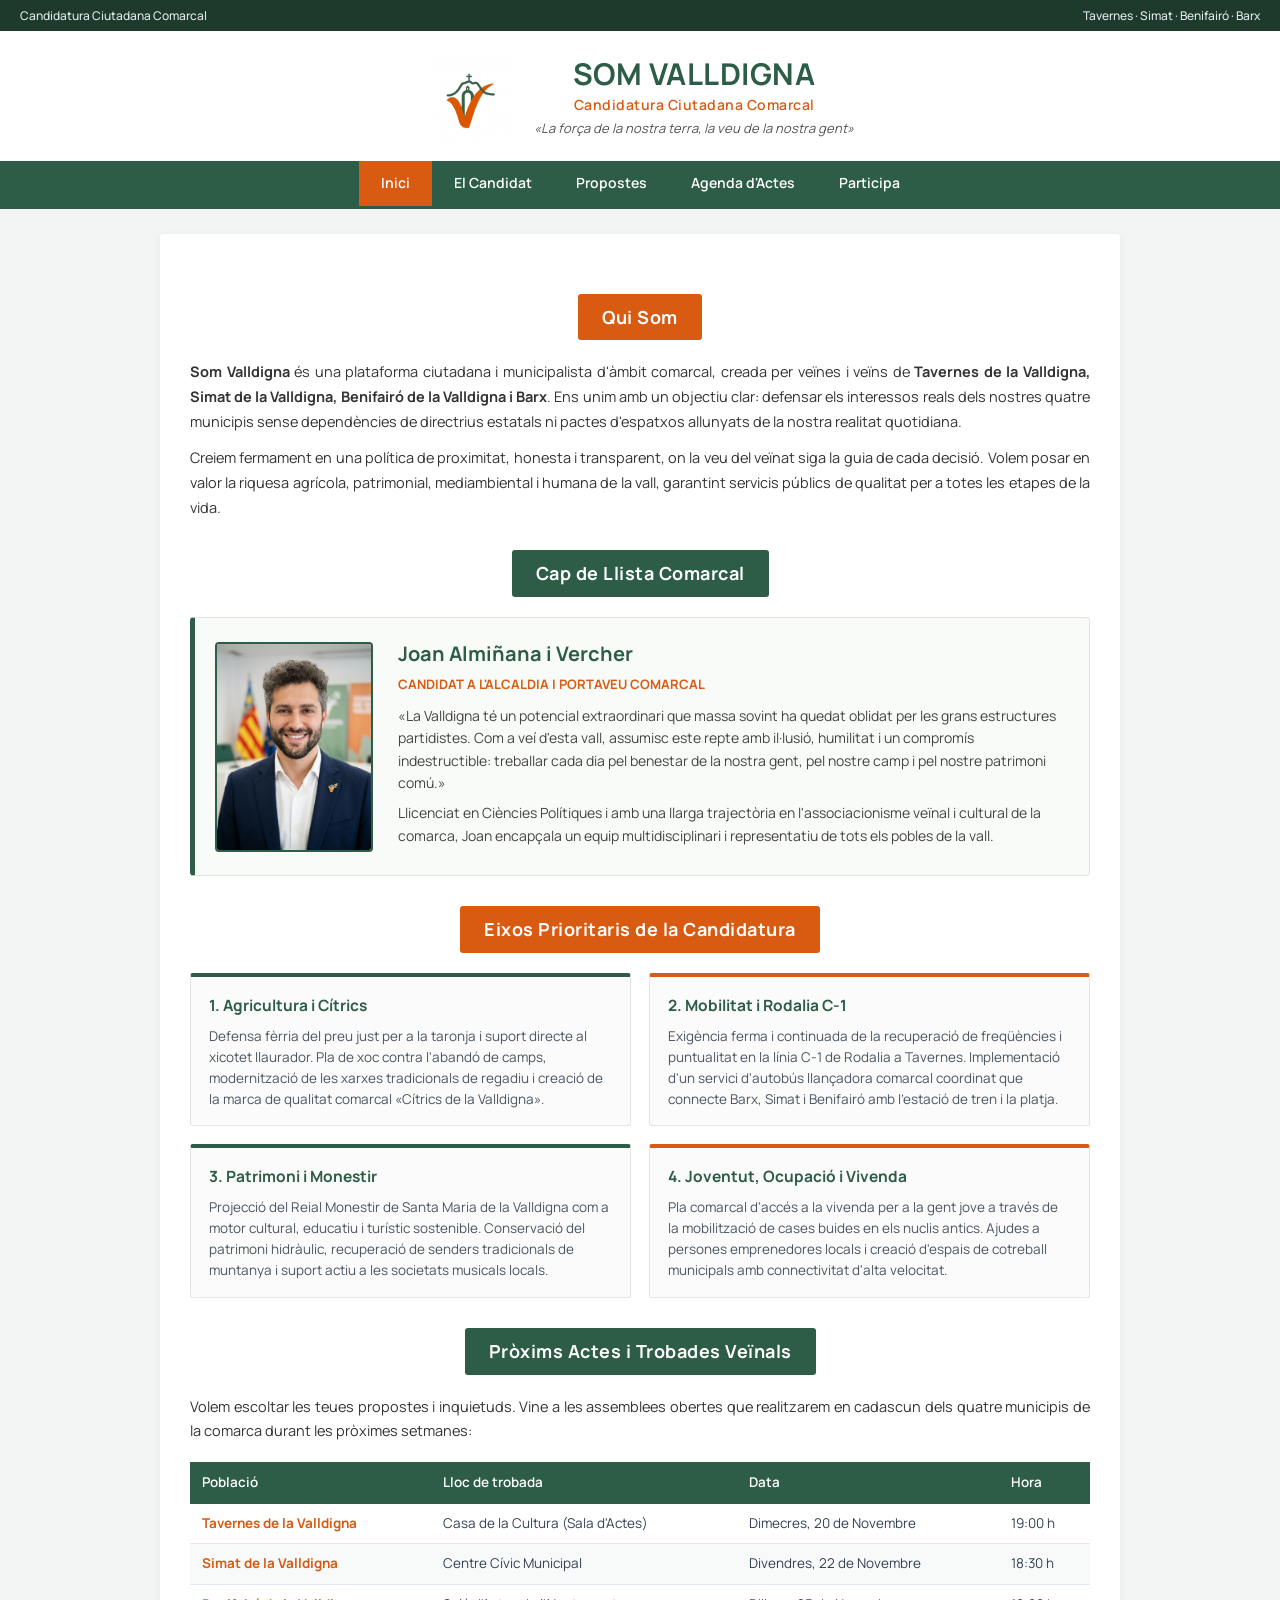
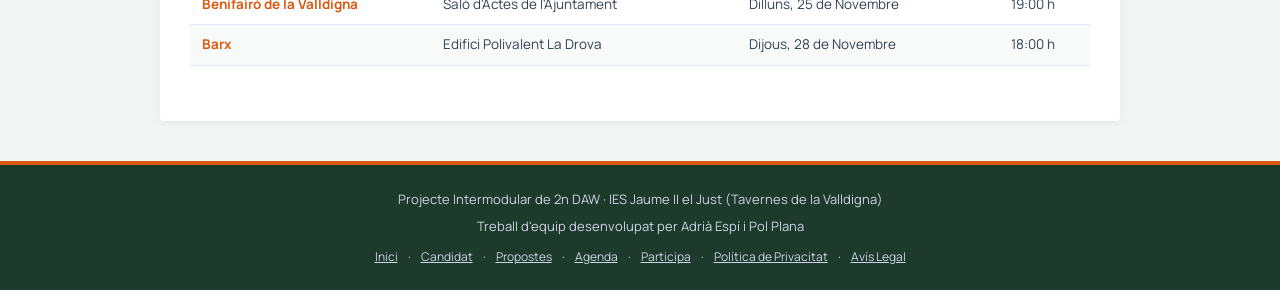
==== web/index.html @ 89c3aa44 "Configure GitHub Pages deployment for /web folder and fix assets" ====
<!DOCTYPE html>
<html lang="ca">
<head>
  <meta charset="UTF-8">
  <meta name="viewport" content="width=device-width, initial-scale=1.0">
  <title>Som Valldigna - Candidatura Ciutadana Comarcal</title>
  <link rel="stylesheet" href="https://fonts.googleapis.com/css2?family=Manrope:wght@400;500;600;700&display=swap">
  <link rel="stylesheet" href="style.css">
</head>
<body>

  <header>
    <div class="top-strip">
      <span>Candidatura Ciutadana Comarcal</span>
      <span>Tavernes · Simat · Benifairó · Barx</span>
    </div>

    <div class="capcalera-central">
      <div class="logo-marca">
        <img src="assets/logoFinal.jpg" alt="Logotip Oficial Som Valldigna">
        <div class="text-marca">
          <h1>SOM VALLDIGNA</h1>
          <div class="subtitol">Candidatura Ciutadana Comarcal</div>
          <div class="lema">«La força de la nostra terra, la veu de la nostra gent»</div>
        </div>
      </div>
    </div>

    <nav>
      <ul>
        <li><a href="#inici" class="actiu">Inici</a></li>
        <li><a href="#candidat">El Candidat</a></li>
        <li><a href="#programa">Propostes</a></li>
        <li><a href="#agenda">Agenda d'Actes</a></li>
        <li><a href="#participa">Participa</a></li>
      </ul>
    </nav>
  </header>

  <main id="inici">

    <div class="titol-seccio">Qui Som</div>
    <div class="desc">
      <p>
        <strong>Som Valldigna</strong> és una plataforma ciutadana i municipalista d'àmbit comarcal, creada per veïnes i veïns de <strong>Tavernes de la Valldigna, Simat de la Valldigna, Benifairó de la Valldigna i Barx</strong>. Ens unim amb un objectiu clar: defensar els interessos reals dels nostres quatre municipis sense dependències de directrius estatals ni pactes d'espatxos allunyats de la nostra realitat quotidiana.
      </p>
      <p>
        Creiem fermament en una política de proximitat, honesta i transparent, on la veu del veïnat siga la guia de cada decisió. Volem posar en valor la riquesa agrícola, patrimonial, mediambiental i humana de la vall, garantint servicis públics de qualitat per a totes les etapes de la vida.
      </p>
    </div>

    <div class="titol-seccio titol-verd" id="candidat">Cap de Llista Comarcal</div>
    <div class="bloc-candidat">
      <img src="assets/image.png" alt="Joan Almiñana i Vercher, cap de llista de Som Valldigna">
      <div class="candidat-info">
        <h3>Joan Almiñana i Vercher</h3>
        <div class="carrec">Candidat a l'Alcaldia i Portaveu Comarcal</div>
        <p>
          «La Valldigna té un potencial extraordinari que massa sovint ha quedat oblidat per les grans estructures partidistes. Com a veí d'esta vall, assumisc este repte amb il·lusió, humilitat i un compromís indestructible: treballar cada dia pel benestar de la nostra gent, pel nostre camp i pel nostre patrimoni comú.»
        </p>
        <p>
          Llicenciat en Ciències Polítiques i amb una llarga trajectòria en l'associacionisme veïnal i cultural de la comarca, Joan encapçala un equip multidisciplinari i representatiu de tots els pobles de la vall.
        </p>
      </div>
    </div>

    <div class="titol-seccio" id="programa">Eixos Prioritaris de la Candidatura</div>
    <div class="galeria-propostes">
      <div class="tarja-proposta">
        <h4>1. Agricultura i Cítrics</h4>
        <p>
          Defensa fèrria del preu just per a la taronja i suport directe al xicotet llaurador. Pla de xoc contra l'abandó de camps, modernització de les xarxes tradicionals de regadiu i creació de la marca de qualitat comarcal «Cítrics de la Valldigna».
        </p>
      </div>

      <div class="tarja-proposta">
        <h4>2. Mobilitat i Rodalia C-1</h4>
        <p>
          Exigència ferma i continuada de la recuperació de freqüències i puntualitat en la línia C-1 de Rodalia a Tavernes. Implementació d'un servici d'autobús llançadora comarcal coordinat que connecte Barx, Simat i Benifairó amb l'estació de tren i la platja.
        </p>
      </div>

      <div class="tarja-proposta">
        <h4>3. Patrimoni i Monestir</h4>
        <p>
          Projecció del Reial Monestir de Santa Maria de la Valldigna com a motor cultural, educatiu i turístic sostenible. Conservació del patrimoni hidràulic, recuperació de senders tradicionals de muntanya i suport actiu a les societats musicals locals.
        </p>
      </div>

      <div class="tarja-proposta">
        <h4>4. Joventut, Ocupació i Vivenda</h4>
        <p>
          Pla comarcal d'accés a la vivenda per a la gent jove a través de la mobilització de cases buides en els nuclis antics. Ajudes a persones emprenedores locals i creació d'espais de cotreball municipals amb connectivitat d'alta velocitat.
        </p>
      </div>
    </div>

    <div class="titol-seccio titol-verd" id="agenda">Pròxims Actes i Trobades Veïnals</div>
    <div class="desc">
      <p>
        Volem escoltar les teues propostes i inquietuds. Vine a les assemblees obertes que realitzarem en cadascun dels quatre municipis de la comarca durant les pròximes setmanes:
      </p>
    </div>

    <table class="taula-agenda">
      <thead>
        <tr>
          <th>Població</th>
          <th>Lloc de trobada</th>
          <th>Data</th>
          <th>Hora</th>
        </tr>
      </thead>
      <tbody>
        <tr>
          <td class="poble">Tavernes de la Valldigna</td>
          <td>Casa de la Cultura (Sala d'Actes)</td>
          <td>Dimecres, 20 de Novembre</td>
          <td>19:00 h</td>
        </tr>
        <tr>
          <td class="poble">Simat de la Valldigna</td>
          <td>Centre Cívic Municipal</td>
          <td>Divendres, 22 de Novembre</td>
          <td>18:30 h</td>
        </tr>
        <tr>
          <td class="poble">Benifairó de la Valldigna</td>
          <td>Saló d'Actes de l'Ajuntament</td>
          <td>Dilluns, 25 de Novembre</td>
          <td>19:00 h</td>
        </tr>
        <tr>
          <td class="poble">Barx</td>
          <td>Edifici Polivalent La Drova</td>
          <td>Dijous, 28 de Novembre</td>
          <td>18:00 h</td>
        </tr>
      </tbody>
    </table>

  </main>

  <footer>
    <div class="footer-contingut">
      <p>Projecte Intermodular de 2n DAW · IES Jaume II el Just (Tavernes de la Valldigna)</p>
      <p>Treball d'equip desenvolupat per Adrià Espí i Pol Plana</p>
      <div class="footer-links">
        <a href="#inici">Inici</a> ·
        <a href="#candidat">Candidat</a> ·
        <a href="#programa">Propostes</a> ·
        <a href="#agenda">Agenda</a> ·
        <a href="#participa">Participa</a> ·
        <a href="#">Política de Privacitat</a> ·
        <a href="#">Avís Legal</a>
      </div>
    </div>
  </footer>

</body>
</html>
---- web/style.css ----
* {
  margin: 0;
  padding: 0;
  box-sizing: border-box;
  font-family: 'Manrope', Arial, sans-serif;
}

body {
  background-color: #f2f5f3;
  color: #2b2d42;
  line-height: 1.6;
}

a {
  text-decoration: none;
  color: inherit;
}

header {
  background-color: #fff;
  border-bottom: 3px solid #2D5D46;
}

.top-strip {
  background-color: #1e3a2c;
  color: #e2e8f0;
  font-size: 12px;
  padding: 6px 20px;
  display: flex;
  justify-content: space-between;
  align-items: center;
}

.top-strip span {
  font-weight: 500;
}

.capcalera-central {
  display: flex;
  flex-direction: column;
  align-items: center;
  justify-content: center;
  padding: 22px 20px 18px;
  text-align: center;
}

.logo-marca {
  display: flex;
  align-items: center;
  gap: 18px;
}

.logo-marca img {
  height: 90px;
  width: auto;
  object-fit: contain;
}

.text-marca h1 {
  font-size: 30px;
  color: #2D5D46;
  font-weight: 700;
  letter-spacing: 0.5px;
  line-height: 1.1;
}

.text-marca .subtitol {
  font-size: 14px;
  color: #D95A11;
  font-weight: 600;
  letter-spacing: 0.5px;
  margin-top: 4px;
}

.text-marca .lema {
  font-size: 13px;
  color: #555;
  font-style: italic;
  margin-top: 2px;
}

nav {
  background-color: #2D5D46;
}

nav ul {
  display: flex;
  justify-content: center;
  list-style: none;
  flex-wrap: wrap;
}

nav ul li a {
  display: block;
  color: #fff;
  padding: 11px 22px;
  font-weight: 600;
  font-size: 14px;
  transition: background-color 0.2s ease;
}

nav ul li a:hover,
nav ul li a.actiu {
  background-color: #D95A11;
}

main {
  max-width: 960px;
  margin: 25px auto;
  background-color: #fff;
  padding: 30px;
  border-radius: 4px;
  box-shadow: 0 2px 8px rgba(0, 0, 0, 0.06);
}

.titol-seccio {
  background-color: #D95A11;
  color: #fff;
  padding: 9px 24px;
  font-size: 18px;
  font-weight: 700;
  text-align: center;
  width: fit-content;
  margin: 30px auto 20px;
  border-radius: 3px;
  letter-spacing: 0.5px;
}

.titol-verd {
  background-color: #2D5D46;
}

.desc {
  font-size: 14.5px;
  line-height: 1.7;
  color: #333;
  margin-bottom: 18px;
  text-align: justify;
}

.desc p {
  margin-bottom: 12px;
}

.bloc-candidat {
  display: flex;
  gap: 25px;
  align-items: center;
  background-color: #f9fbf9;
  border: 1px solid #dbe7df;
  border-left: 5px solid #2D5D46;
  padding: 20px;
  border-radius: 4px;
  margin: 20px 0;
}

.bloc-candidat img {
  width: 170px;
  height: 210px;
  object-fit: cover;
  border-radius: 4px;
  border: 2px solid #2D5D46;
}

.candidat-info h3 {
  font-size: 20px;
  color: #2D5D46;
  margin-bottom: 4px;
}

.candidat-info .carrec {
  font-size: 13px;
  color: #D95A11;
  font-weight: 700;
  margin-bottom: 10px;
  text-transform: uppercase;
}

.candidat-info p {
  font-size: 14px;
  line-height: 1.6;
  color: #444;
  margin-bottom: 8px;
}

.galeria-propostes {
  display: flex;
  flex-wrap: wrap;
  gap: 18px;
  margin: 20px 0;
}

.tarja-proposta {
  flex: 1 1 calc(50% - 18px);
  background-color: #fafbfa;
  border: 1px solid #e1e7e3;
  border-top: 4px solid #2D5D46;
  padding: 16px 18px;
  border-radius: 3px;
}

.tarja-proposta:nth-child(even) {
  border-top-color: #D95A11;
}

.tarja-proposta h4 {
  font-size: 15.5px;
  color: #2D5D46;
  margin-bottom: 8px;
  font-weight: 700;
}

.tarja-proposta p {
  font-size: 13.5px;
  color: #4b5563;
  line-height: 1.55;
}

.taula-agenda {
  width: 100%;
  border-collapse: collapse;
  margin: 15px 0 25px;
  font-size: 13.5px;
}

.taula-agenda th {
  background-color: #2D5D46;
  color: #fff;
  padding: 10px 12px;
  text-align: left;
  font-weight: 600;
}

.taula-agenda td {
  padding: 9px 12px;
  border-bottom: 1px solid #e2e8f0;
  color: #334155;
}

.taula-agenda tr:nth-child(even) {
  background-color: #f8faf9;
}

.taula-agenda .poble {
  font-weight: 700;
  color: #D95A11;
}

footer {
  background-color: #1e3a2c;
  color: #cbd5e1;
  padding: 24px 20px;
  margin-top: 40px;
  border-top: 4px solid #D95A11;
  font-size: 13px;
  text-align: center;
}

.footer-contingut p {
  margin-bottom: 6px;
}

.footer-links {
  margin-top: 10px;
  font-size: 12px;
}

.footer-links a {
  color: #cbd5e1;
  margin: 0 8px;
  text-decoration: underline;
}

.footer-links a:hover {
  color: #fff;
}
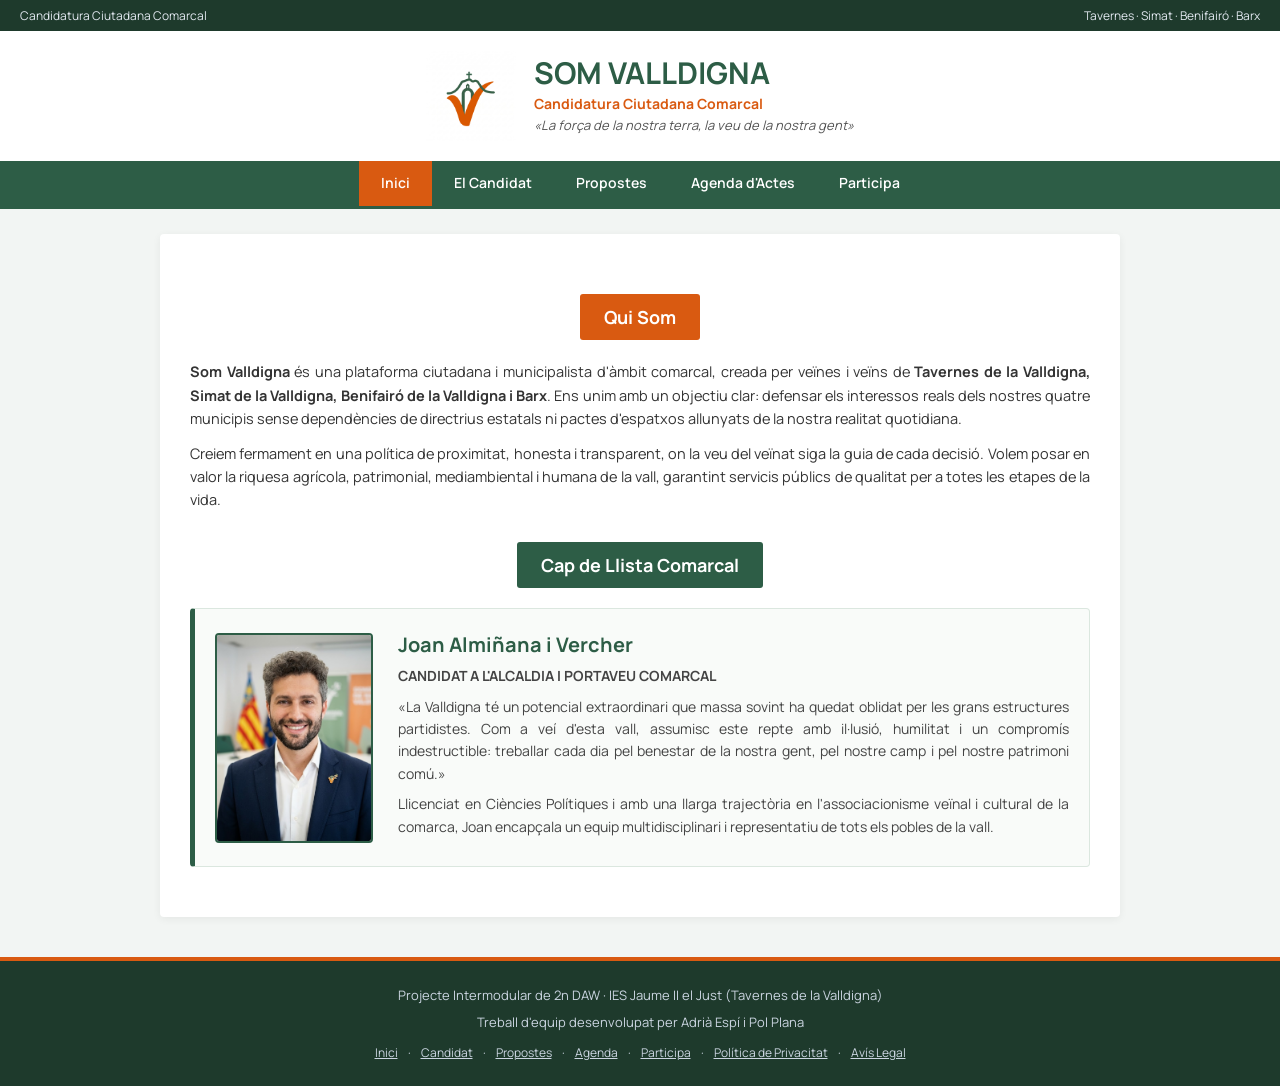
==== commit 2e119168: "Sincronitzar index.html amb web_SomValldigna.html" ====
--- a/web/index.html
+++ b/web/index.html
@@ -4,25 +4,23 @@
   <meta charset="UTF-8">
   <meta name="viewport" content="width=device-width, initial-scale=1.0">
   <title>Som Valldigna - Candidatura Ciutadana Comarcal</title>
-  <link rel="stylesheet" href="https://fonts.googleapis.com/css2?family=Manrope:wght@400;500;600;700&display=swap">
+  <link rel="stylesheet" href="https://fonts.googleapis.com/css2?family=Manrope:wght@400;600;700&display=swap">
   <link rel="stylesheet" href="style.css">
 </head>
 <body>
 
   <header>
-    <div class="top-strip">
+    <div class="barra">
       <span>Candidatura Ciutadana Comarcal</span>
       <span>Tavernes · Simat · Benifairó · Barx</span>
     </div>
 
-    <div class="capcalera-central">
-      <div class="logo-marca">
-        <img src="assets/logoFinal.jpg" alt="Logotip Oficial Som Valldigna">
-        <div class="text-marca">
-          <h1>SOM VALLDIGNA</h1>
-          <div class="subtitol">Candidatura Ciutadana Comarcal</div>
-          <div class="lema">«La força de la nostra terra, la veu de la nostra gent»</div>
-        </div>
+    <div class="logo">
+      <img src="assets/logoFinal.jpg" alt="Logo Som Valldigna">
+      <div>
+        <h1>SOM VALLDIGNA</h1>
+        <p class="subtitol">Candidatura Ciutadana Comarcal</p>
+        <p class="lema">«La força de la nostra terra, la veu de la nostra gent»</p>
       </div>
     </div>
 
@@ -38,122 +36,49 @@
   </header>
 
   <main id="inici">
+    <h2>Qui Som</h2>
+    <p>
+      <strong>Som Valldigna</strong> és una plataforma ciutadana i municipalista d'àmbit comarcal, creada per veïnes i
+      veïns de <strong>Tavernes de la Valldigna, Simat de la Valldigna, Benifairó de la Valldigna i Barx</strong>. Ens
+      unim amb un objectiu clar: defensar els interessos reals dels nostres quatre municipis sense dependències de
+      directrius estatals ni pactes d'espatxos allunyats de la nostra realitat quotidiana.
+    </p>
+    <p>
+      Creiem fermament en una política de proximitat, honesta i transparent, on la veu del veïnat siga la guia de cada
+      decisió. Volem posar en valor la riquesa agrícola, patrimonial, mediambiental i humana de la vall, garantint
+      servicis públics de qualitat per a totes les etapes de la vida.
+    </p>
 
-    <div class="titol-seccio">Qui Som</div>
-    <div class="desc">
-      <p>
-        <strong>Som Valldigna</strong> és una plataforma ciutadana i municipalista d'àmbit comarcal, creada per veïnes i veïns de <strong>Tavernes de la Valldigna, Simat de la Valldigna, Benifairó de la Valldigna i Barx</strong>. Ens unim amb un objectiu clar: defensar els interessos reals dels nostres quatre municipis sense dependències de directrius estatals ni pactes d'espatxos allunyats de la nostra realitat quotidiana.
-      </p>
-      <p>
-        Creiem fermament en una política de proximitat, honesta i transparent, on la veu del veïnat siga la guia de cada decisió. Volem posar en valor la riquesa agrícola, patrimonial, mediambiental i humana de la vall, garantint servicis públics de qualitat per a totes les etapes de la vida.
-      </p>
-    </div>
-
-    <div class="titol-seccio titol-verd" id="candidat">Cap de Llista Comarcal</div>
-    <div class="bloc-candidat">
-      <img src="assets/image.png" alt="Joan Almiñana i Vercher, cap de llista de Som Valldigna">
-      <div class="candidat-info">
+    <h2 class="verd" id="candidat">Cap de Llista Comarcal</h2>
+    <div class="candidat">
+      <img src="assets/image.png" alt="Joan Almiñana i Vercher">
+      <div>
         <h3>Joan Almiñana i Vercher</h3>
-        <div class="carrec">Candidat a l'Alcaldia i Portaveu Comarcal</div>
+        <p class="carrec">Candidat a l'Alcaldia i Portaveu Comarcal</p>
         <p>
-          «La Valldigna té un potencial extraordinari que massa sovint ha quedat oblidat per les grans estructures partidistes. Com a veí d'esta vall, assumisc este repte amb il·lusió, humilitat i un compromís indestructible: treballar cada dia pel benestar de la nostra gent, pel nostre camp i pel nostre patrimoni comú.»
+          «La Valldigna té un potencial extraordinari que massa sovint ha quedat oblidat per les grans estructures
+          partidistes. Com a veí d'esta vall, assumisc este repte amb il·lusió, humilitat i un compromís indestructible:
+          treballar cada dia pel benestar de la nostra gent, pel nostre camp i pel nostre patrimoni comú.»
         </p>
         <p>
-          Llicenciat en Ciències Polítiques i amb una llarga trajectòria en l'associacionisme veïnal i cultural de la comarca, Joan encapçala un equip multidisciplinari i representatiu de tots els pobles de la vall.
+          Llicenciat en Ciències Polítiques i amb una llarga trajectòria en l'associacionisme veïnal i cultural de la
+          comarca, Joan encapçala un equip multidisciplinari i representatiu de tots els pobles de la vall.
         </p>
       </div>
     </div>
-
-    <div class="titol-seccio" id="programa">Eixos Prioritaris de la Candidatura</div>
-    <div class="galeria-propostes">
-      <div class="tarja-proposta">
-        <h4>1. Agricultura i Cítrics</h4>
-        <p>
-          Defensa fèrria del preu just per a la taronja i suport directe al xicotet llaurador. Pla de xoc contra l'abandó de camps, modernització de les xarxes tradicionals de regadiu i creació de la marca de qualitat comarcal «Cítrics de la Valldigna».
-        </p>
-      </div>
-
-      <div class="tarja-proposta">
-        <h4>2. Mobilitat i Rodalia C-1</h4>
-        <p>
-          Exigència ferma i continuada de la recuperació de freqüències i puntualitat en la línia C-1 de Rodalia a Tavernes. Implementació d'un servici d'autobús llançadora comarcal coordinat que connecte Barx, Simat i Benifairó amb l'estació de tren i la platja.
-        </p>
-      </div>
-
-      <div class="tarja-proposta">
-        <h4>3. Patrimoni i Monestir</h4>
-        <p>
-          Projecció del Reial Monestir de Santa Maria de la Valldigna com a motor cultural, educatiu i turístic sostenible. Conservació del patrimoni hidràulic, recuperació de senders tradicionals de muntanya i suport actiu a les societats musicals locals.
-        </p>
-      </div>
-
-      <div class="tarja-proposta">
-        <h4>4. Joventut, Ocupació i Vivenda</h4>
-        <p>
-          Pla comarcal d'accés a la vivenda per a la gent jove a través de la mobilització de cases buides en els nuclis antics. Ajudes a persones emprenedores locals i creació d'espais de cotreball municipals amb connectivitat d'alta velocitat.
-        </p>
-      </div>
-    </div>
-
-    <div class="titol-seccio titol-verd" id="agenda">Pròxims Actes i Trobades Veïnals</div>
-    <div class="desc">
-      <p>
-        Volem escoltar les teues propostes i inquietuds. Vine a les assemblees obertes que realitzarem en cadascun dels quatre municipis de la comarca durant les pròximes setmanes:
-      </p>
-    </div>
-
-    <table class="taula-agenda">
-      <thead>
-        <tr>
-          <th>Població</th>
-          <th>Lloc de trobada</th>
-          <th>Data</th>
-          <th>Hora</th>
-        </tr>
-      </thead>
-      <tbody>
-        <tr>
-          <td class="poble">Tavernes de la Valldigna</td>
-          <td>Casa de la Cultura (Sala d'Actes)</td>
-          <td>Dimecres, 20 de Novembre</td>
-          <td>19:00 h</td>
-        </tr>
-        <tr>
-          <td class="poble">Simat de la Valldigna</td>
-          <td>Centre Cívic Municipal</td>
-          <td>Divendres, 22 de Novembre</td>
-          <td>18:30 h</td>
-        </tr>
-        <tr>
-          <td class="poble">Benifairó de la Valldigna</td>
-          <td>Saló d'Actes de l'Ajuntament</td>
-          <td>Dilluns, 25 de Novembre</td>
-          <td>19:00 h</td>
-        </tr>
-        <tr>
-          <td class="poble">Barx</td>
-          <td>Edifici Polivalent La Drova</td>
-          <td>Dijous, 28 de Novembre</td>
-          <td>18:00 h</td>
-        </tr>
-      </tbody>
-    </table>
-
   </main>
 
   <footer>
-    <div class="footer-contingut">
-      <p>Projecte Intermodular de 2n DAW · IES Jaume II el Just (Tavernes de la Valldigna)</p>
-      <p>Treball d'equip desenvolupat per Adrià Espí i Pol Plana</p>
-      <div class="footer-links">
-        <a href="#inici">Inici</a> ·
-        <a href="#candidat">Candidat</a> ·
-        <a href="#programa">Propostes</a> ·
-        <a href="#agenda">Agenda</a> ·
-        <a href="#participa">Participa</a> ·
-        <a href="#">Política de Privacitat</a> ·
-        <a href="#">Avís Legal</a>
-      </div>
+    <p>Projecte Intermodular de 2n DAW · IES Jaume II el Just (Tavernes de la Valldigna)</p>
+    <p>Treball d'equip desenvolupat per Adrià Espí i Pol Plana</p>
+    <div class="links">
+      <a href="#inici">Inici</a> ·
+      <a href="#candidat">Candidat</a> ·
+      <a href="#programa">Propostes</a> ·
+      <a href="#agenda">Agenda</a> ·
+      <a href="#participa">Participa</a> ·
+      <a href="#">Política de Privacitat</a> ·
+      <a href="#">Avís Legal</a>
     </div>
   </footer>
 
--- a/web/style.css
+++ b/web/style.css
@@ -2,275 +2,164 @@
   margin: 0;
   padding: 0;
   box-sizing: border-box;
-  font-family: 'Manrope', Arial, sans-serif;
+  font-family: "Manrope", sans-serif;
 }
-
 body {
-  background-color: #f2f5f3;
+  background: #f2f5f3;
   color: #2b2d42;
   line-height: 1.6;
 }
-
 a {
   text-decoration: none;
   color: inherit;
 }
 
 header {
-  background-color: #fff;
-  border-bottom: 3px solid #2D5D46;
+  background: #fff;
+  border-bottom: 3px solid #2d5d46;
 }
-
-.top-strip {
-  background-color: #1e3a2c;
+.barra,
+footer {
+  background: #1e3a2c;
+}
+.barra {
   color: #e2e8f0;
   font-size: 12px;
   padding: 6px 20px;
   display: flex;
   justify-content: space-between;
-  align-items: center;
 }
 
-.top-strip span {
-  font-weight: 500;
-}
-
-.capcalera-central {
+.logo {
   display: flex;
-  flex-direction: column;
-  align-items: center;
   justify-content: center;
-  padding: 22px 20px 18px;
-  text-align: center;
-}
-
-.logo-marca {
-  display: flex;
   align-items: center;
   gap: 18px;
+  padding: 20px;
 }
-
-.logo-marca img {
+.logo img {
   height: 90px;
-  width: auto;
-  object-fit: contain;
 }
-
-.text-marca h1 {
+.logo h1,
+.candidat h3 {
+  color: #2d5d46;
+}
+.logo h1 {
   font-size: 30px;
-  color: #2D5D46;
-  font-weight: 700;
-  letter-spacing: 0.5px;
   line-height: 1.1;
 }
-
-.text-marca .subtitol {
+.subtitol,
+.carrec {
+  color: #d95a11;
+  font-weight: 700;
+}
+.subtitol {
   font-size: 14px;
-  color: #D95A11;
-  font-weight: 600;
-  letter-spacing: 0.5px;
   margin-top: 4px;
 }
-
-.text-marca .lema {
+.lema {
   font-size: 13px;
   color: #555;
   font-style: italic;
-  margin-top: 2px;
 }
 
-nav {
-  background-color: #2D5D46;
+nav,
+.verd {
+  background: #2d5d46;
 }
-
 nav ul {
   display: flex;
   justify-content: center;
   list-style: none;
-  flex-wrap: wrap;
 }
-
-nav ul li a {
+nav a {
   display: block;
   color: #fff;
   padding: 11px 22px;
   font-weight: 600;
   font-size: 14px;
-  transition: background-color 0.2s ease;
 }
-
-nav ul li a:hover,
-nav ul li a.actiu {
-  background-color: #D95A11;
+nav a:hover,
+nav .actiu,
+h2 {
+  background: #d95a11;
+  color: #fff;
 }
 
 main {
   max-width: 960px;
   margin: 25px auto;
-  background-color: #fff;
+  background: #fff;
   padding: 30px;
   border-radius: 4px;
   box-shadow: 0 2px 8px rgba(0, 0, 0, 0.06);
 }
-
-.titol-seccio {
-  background-color: #D95A11;
-  color: #fff;
+main p {
+  font-size: 14.5px;
+  color: #333;
+  margin-bottom: 12px;
+  text-align: justify;
+}
+h2 {
   padding: 9px 24px;
   font-size: 18px;
-  font-weight: 700;
-  text-align: center;
   width: fit-content;
   margin: 30px auto 20px;
   border-radius: 3px;
-  letter-spacing: 0.5px;
 }
 
-.titol-verd {
-  background-color: #2D5D46;
-}
-
-.desc {
-  font-size: 14.5px;
-  line-height: 1.7;
-  color: #333;
-  margin-bottom: 18px;
-  text-align: justify;
-}
-
-.desc p {
-  margin-bottom: 12px;
-}
-
-.bloc-candidat {
+.candidat {
   display: flex;
   gap: 25px;
   align-items: center;
-  background-color: #f9fbf9;
+  background: #f9fbf9;
   border: 1px solid #dbe7df;
-  border-left: 5px solid #2D5D46;
+  border-left: 5px solid #2d5d46;
   padding: 20px;
   border-radius: 4px;
   margin: 20px 0;
 }
-
-.bloc-candidat img {
+.candidat img {
   width: 170px;
   height: 210px;
   object-fit: cover;
   border-radius: 4px;
-  border: 2px solid #2D5D46;
+  border: 2px solid #2d5d46;
 }
-
-.candidat-info h3 {
+.candidat h3 {
   font-size: 20px;
-  color: #2D5D46;
   margin-bottom: 4px;
 }
-
-.candidat-info .carrec {
+.carrec {
   font-size: 13px;
-  color: #D95A11;
-  font-weight: 700;
+  text-transform: uppercase;
   margin-bottom: 10px;
-  text-transform: uppercase;
 }
-
-.candidat-info p {
+.candidat p {
   font-size: 14px;
-  line-height: 1.6;
   color: #444;
   margin-bottom: 8px;
 }
 
-.galeria-propostes {
-  display: flex;
-  flex-wrap: wrap;
-  gap: 18px;
-  margin: 20px 0;
-}
-
-.tarja-proposta {
-  flex: 1 1 calc(50% - 18px);
-  background-color: #fafbfa;
-  border: 1px solid #e1e7e3;
-  border-top: 4px solid #2D5D46;
-  padding: 16px 18px;
-  border-radius: 3px;
-}
-
-.tarja-proposta:nth-child(even) {
-  border-top-color: #D95A11;
-}
-
-.tarja-proposta h4 {
-  font-size: 15.5px;
-  color: #2D5D46;
-  margin-bottom: 8px;
-  font-weight: 700;
-}
-
-.tarja-proposta p {
-  font-size: 13.5px;
-  color: #4b5563;
-  line-height: 1.55;
-}
-
-.taula-agenda {
-  width: 100%;
-  border-collapse: collapse;
-  margin: 15px 0 25px;
-  font-size: 13.5px;
-}
-
-.taula-agenda th {
-  background-color: #2D5D46;
-  color: #fff;
-  padding: 10px 12px;
-  text-align: left;
-  font-weight: 600;
-}
-
-.taula-agenda td {
-  padding: 9px 12px;
-  border-bottom: 1px solid #e2e8f0;
-  color: #334155;
-}
-
-.taula-agenda tr:nth-child(even) {
-  background-color: #f8faf9;
-}
-
-.taula-agenda .poble {
-  font-weight: 700;
-  color: #D95A11;
-}
-
 footer {
-  background-color: #1e3a2c;
   color: #cbd5e1;
   padding: 24px 20px;
   margin-top: 40px;
-  border-top: 4px solid #D95A11;
+  border-top: 4px solid #d95a11;
   font-size: 13px;
   text-align: center;
 }
-
-.footer-contingut p {
+footer p {
   margin-bottom: 6px;
 }
-
-.footer-links {
+.links {
   margin-top: 10px;
   font-size: 12px;
 }
-
-.footer-links a {
-  color: #cbd5e1;
+.links a {
   margin: 0 8px;
   text-decoration: underline;
 }
-
-.footer-links a:hover {
+.links a:hover {
   color: #fff;
 }
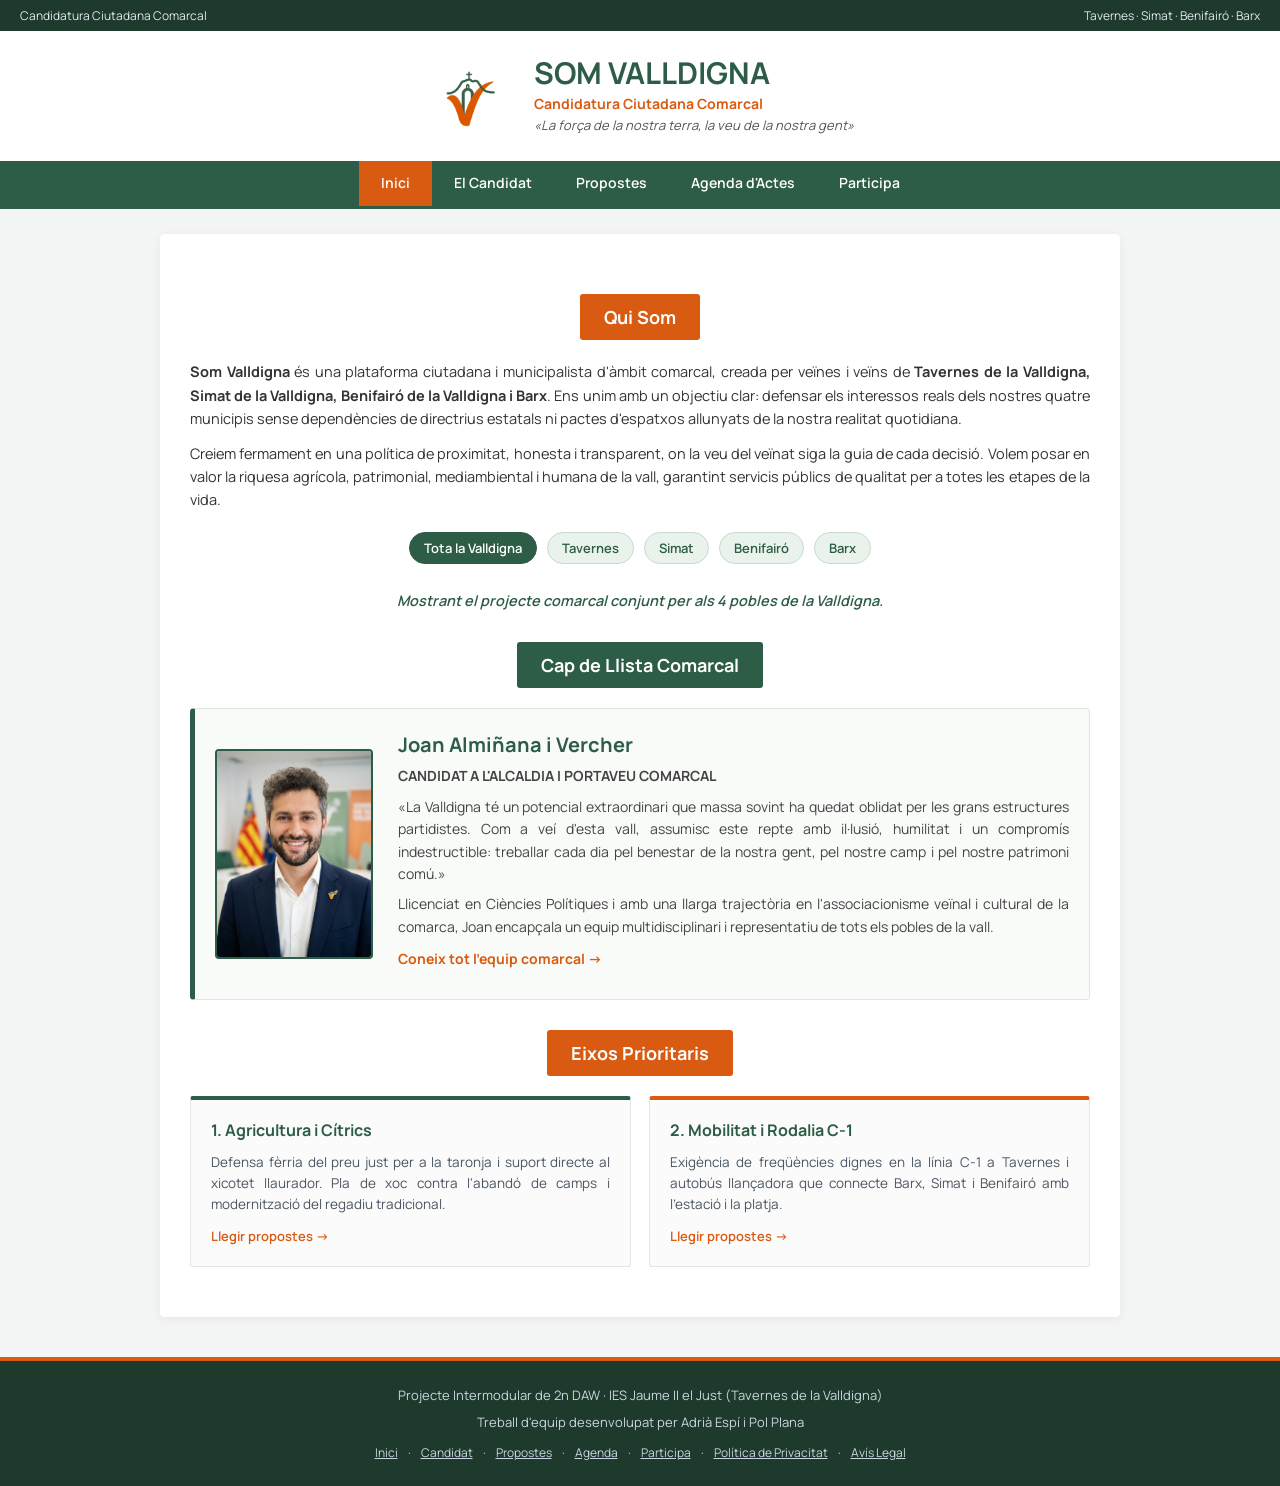
==== commit f80e4e86: "Afegir pagines del menu de navegacio" ====
--- a/web/index.html
+++ b/web/index.html
@@ -26,11 +26,11 @@
 
     <nav>
       <ul>
-        <li><a href="#inici" class="actiu">Inici</a></li>
-        <li><a href="#candidat">El Candidat</a></li>
-        <li><a href="#programa">Propostes</a></li>
-        <li><a href="#agenda">Agenda d'Actes</a></li>
-        <li><a href="#participa">Participa</a></li>
+        <li><a href="index.html" class="actiu">Inici</a></li>
+        <li><a href="candidat.html">El Candidat</a></li>
+        <li><a href="programa.html">Propostes</a></li>
+        <li><a href="agenda.html">Agenda d'Actes</a></li>
+        <li><a href="participa.html">Participa</a></li>
       </ul>
     </nav>
   </header>
@@ -49,7 +49,22 @@
       servicis públics de qualitat per a totes les etapes de la vida.
     </p>
 
-    <h2 class="verd" id="candidat">Cap de Llista Comarcal</h2>
+    <!-- Filtre Comarcal -->
+    <div class="filtre-comarcal">
+      <button class="filtre-btn actiu" onclick="filtrarPoble('tots', this)">Tota la Valldigna</button>
+      <button class="filtre-btn" onclick="filtrarPoble('tavernes', this)">Tavernes</button>
+      <button class="filtre-btn" onclick="filtrarPoble('simat', this)">Simat</button>
+      <button class="filtre-btn" onclick="filtrarPoble('benifairo', this)">Benifairó</button>
+      <button class="filtre-btn" onclick="filtrarPoble('barx', this)">Barx</button>
+    </div>
+
+    <div id="info-comarcal" class="bloc-info" style="margin-bottom: 25px;">
+      <p id="text-filtre" style="text-align: center; font-style: italic; color: #2d5d46; font-weight: 600;">
+        Mostrant el projecte comarcal conjunt per als 4 pobles de la Valldigna.
+      </p>
+    </div>
+
+    <h2 class="verd">Cap de Llista Comarcal</h2>
     <div class="candidat">
       <img src="assets/image.png" alt="Joan Almiñana i Vercher">
       <div>
@@ -64,6 +79,28 @@
           Llicenciat en Ciències Polítiques i amb una llarga trajectòria en l'associacionisme veïnal i cultural de la
           comarca, Joan encapçala un equip multidisciplinari i representatiu de tots els pobles de la vall.
         </p>
+        <p style="margin-top: 10px;">
+          <a href="candidat.html" style="color: #d95a11; font-weight: 700;">Coneix tot l'equip comarcal &rarr;</a>
+        </p>
+      </div>
+    </div>
+
+    <h2>Eixos Prioritaris</h2>
+    <div class="galeria-propostes">
+      <div class="tarja-proposta">
+        <h3>1. Agricultura i Cítrics</h3>
+        <p>
+          Defensa fèrria del preu just per a la taronja i suport directe al xicotet llaurador. Pla de xoc contra l'abandó de camps i modernització del regadiu tradicional.
+        </p>
+        <a href="programa.html#agricultura" style="color: #d95a11; font-weight: 600; font-size: 13px;">Llegir propostes &rarr;</a>
+      </div>
+
+      <div class="tarja-proposta">
+        <h3>2. Mobilitat i Rodalia C-1</h3>
+        <p>
+          Exigència de freqüències dignes en la línia C-1 a Tavernes i autobús llançadora que connecte Barx, Simat i Benifairó amb l'estació i la platja.
+        </p>
+        <a href="programa.html#mobilitat" style="color: #d95a11; font-weight: 600; font-size: 13px;">Llegir propostes &rarr;</a>
       </div>
     </div>
   </main>
@@ -72,15 +109,34 @@
     <p>Projecte Intermodular de 2n DAW · IES Jaume II el Just (Tavernes de la Valldigna)</p>
     <p>Treball d'equip desenvolupat per Adrià Espí i Pol Plana</p>
     <div class="links">
-      <a href="#inici">Inici</a> ·
-      <a href="#candidat">Candidat</a> ·
-      <a href="#programa">Propostes</a> ·
-      <a href="#agenda">Agenda</a> ·
-      <a href="#participa">Participa</a> ·
+      <a href="index.html">Inici</a> ·
+      <a href="candidat.html">Candidat</a> ·
+      <a href="programa.html">Propostes</a> ·
+      <a href="agenda.html">Agenda</a> ·
+      <a href="participa.html">Participa</a> ·
       <a href="#">Política de Privacitat</a> ·
       <a href="#">Avís Legal</a>
     </div>
   </footer>
 
+  <script>
+    function filtrarPoble(poble, btn) {
+      document.querySelectorAll('.filtre-btn').forEach(b => b.classList.remove('actiu'));
+      btn.classList.add('actiu');
+      const textFiltre = document.getElementById('text-filtre');
+      if (poble === 'tavernes') {
+        textFiltre.textContent = "Prioritats per a Tavernes: Rodalia C-1, regeneració de la platja, polígon industrial i vivenda jove.";
+      } else if (poble === 'simat') {
+        textFiltre.textContent = "Prioritats per a Simat: Protecció del Monestir de Santa Maria, dinamització turística sostenible i connexió d'autobús.";
+      } else if (poble === 'benifairo') {
+        textFiltre.textContent = "Prioritats per a Benifairó: Impuls al sector citrícola, suport a les associacions locals i transport comarcal.";
+      } else if (poble === 'barx') {
+        textFiltre.textContent = "Prioritats per a Barx i La Drova: Comunicacions viàries segures, turisme de muntanya sostenible i servicis sanitaris continus.";
+      } else {
+        textFiltre.textContent = "Mostrant el projecte comarcal conjunt per als 4 pobles de la Valldigna.";
+      }
+    }
+  </script>
+
 </body>
 </html>
--- a/web/style.css
+++ b/web/style.css
@@ -39,6 +39,8 @@
 }
 .logo img {
   height: 90px;
+  width: auto;
+  object-fit: contain;
 }
 .logo h1,
 .candidat h3 {
@@ -71,6 +73,7 @@
   display: flex;
   justify-content: center;
   list-style: none;
+  flex-wrap: wrap;
 }
 nav a {
   display: block;
@@ -78,6 +81,7 @@
   padding: 11px 22px;
   font-weight: 600;
   font-size: 14px;
+  transition: background-color 0.2s ease;
 }
 nav a:hover,
 nav .actiu,
@@ -108,6 +112,7 @@
   border-radius: 3px;
 }
 
+/* Candidat */
 .candidat {
   display: flex;
   gap: 25px;
@@ -141,6 +146,230 @@
   margin-bottom: 8px;
 }
 
+/* Equip i llista */
+.llista-equip {
+  display: flex;
+  flex-direction: column;
+  gap: 15px;
+  margin: 20px 0;
+}
+.membre-equip {
+  background: #fafbfa;
+  border: 1px solid #e1e7e3;
+  border-left: 4px solid #2d5d46;
+  padding: 16px 20px;
+  border-radius: 3px;
+}
+.membre-equip h4 {
+  color: #2d5d46;
+  font-size: 16px;
+  margin-bottom: 4px;
+}
+.membre-equip .rol {
+  color: #d95a11;
+  font-size: 12.5px;
+  font-weight: 700;
+  text-transform: uppercase;
+  margin-bottom: 6px;
+}
+.membre-equip p {
+  font-size: 13.5px;
+  color: #444;
+  margin-bottom: 0;
+}
+
+/* Filtre comarcal */
+.filtre-comarcal {
+  display: flex;
+  justify-content: center;
+  gap: 10px;
+  margin: 20px 0 25px;
+  flex-wrap: wrap;
+}
+.filtre-btn {
+  background: #eaf2ec;
+  color: #2d5d46;
+  border: 1px solid #c8dcd0;
+  padding: 6px 14px;
+  border-radius: 20px;
+  font-size: 13px;
+  font-weight: 600;
+  cursor: pointer;
+  transition: all 0.2s ease;
+}
+.filtre-btn:hover,
+.filtre-btn.actiu {
+  background: #2d5d46;
+  color: #fff;
+  border-color: #2d5d46;
+}
+
+/* Targetes propostes */
+.galeria-propostes {
+  display: flex;
+  flex-wrap: wrap;
+  gap: 18px;
+  margin: 20px 0;
+}
+.tarja-proposta {
+  flex: 1 1 calc(50% - 18px);
+  background: #fafbfa;
+  border: 1px solid #e1e7e3;
+  border-top: 4px solid #2d5d46;
+  padding: 18px 20px;
+  border-radius: 3px;
+}
+.tarja-proposta:nth-child(even) {
+  border-top-color: #d95a11;
+}
+.tarja-proposta h3,
+.tarja-proposta h4 {
+  font-size: 16px;
+  color: #2d5d46;
+  margin-bottom: 8px;
+  font-weight: 700;
+}
+.tarja-proposta p {
+  font-size: 13.5px;
+  color: #4b5563;
+  line-height: 1.55;
+  margin-bottom: 8px;
+}
+.tarja-proposta ul {
+  padding-left: 20px;
+  margin-top: 8px;
+  font-size: 13.5px;
+  color: #4b5563;
+}
+.tarja-proposta li {
+  margin-bottom: 6px;
+}
+
+/* Taula Agenda */
+.taula-agenda {
+  width: 100%;
+  border-collapse: collapse;
+  margin: 20px 0 25px;
+  font-size: 13.5px;
+}
+.taula-agenda th {
+  background: #2d5d46;
+  color: #fff;
+  padding: 10px 14px;
+  text-align: left;
+  font-weight: 600;
+}
+.taula-agenda td {
+  padding: 10px 14px;
+  border-bottom: 1px solid #e2e8f0;
+  color: #334155;
+}
+.taula-agenda tr:nth-child(even) {
+  background: #f8faf9;
+}
+.taula-agenda .poble {
+  font-weight: 700;
+  color: #d95a11;
+}
+
+/* Formulari Participa */
+.formulari-participa {
+  max-width: 650px;
+  margin: 25px auto 10px;
+  background: #fbfdfc;
+  padding: 25px;
+  border: 1px solid #dbe7df;
+  border-top: 4px solid #d95a11;
+  border-radius: 4px;
+}
+.camp-formulari {
+  margin-bottom: 16px;
+}
+.camp-formulari label {
+  display: block;
+  font-size: 13.5px;
+  font-weight: 600;
+  color: #2d5d46;
+  margin-bottom: 6px;
+}
+.camp-formulari input[type="text"],
+.camp-formulari input[type="email"],
+.camp-formulari input[type="tel"],
+.camp-formulari select,
+.camp-formulari textarea {
+  width: 100%;
+  padding: 9px 12px;
+  font-size: 14px;
+  border: 1px solid #cbd5e1;
+  border-radius: 3px;
+  font-family: inherit;
+  background: #fff;
+  color: #2b2d42;
+}
+.camp-formulari input:focus,
+.camp-formulari select:focus,
+.camp-formulari textarea:focus {
+  outline: none;
+  border-color: #2d5d46;
+  box-shadow: 0 0 0 2px rgba(45, 93, 70, 0.2);
+}
+.clausula-rgpd {
+  background: #f1f6f3;
+  border: 1px solid #d0e0d6;
+  padding: 12px 14px;
+  border-radius: 3px;
+  margin: 18px 0;
+}
+.clausula-rgpd p {
+  font-size: 11.5px;
+  color: #555;
+  margin-bottom: 8px;
+  text-align: left;
+  line-height: 1.45;
+}
+.casella-rgpd {
+  display: flex;
+  align-items: flex-start;
+  gap: 10px;
+}
+.casella-rgpd input[type="checkbox"] {
+  margin-top: 3px;
+  accent-color: #2d5d46;
+}
+.casella-rgpd label {
+  font-size: 12.5px;
+  color: #2b2d42;
+  font-weight: 600;
+  line-height: 1.4;
+}
+.boto-enviar {
+  background: #d95a11;
+  color: #fff;
+  border: none;
+  padding: 12px 28px;
+  font-size: 15px;
+  font-weight: 700;
+  border-radius: 3px;
+  cursor: pointer;
+  transition: background-color 0.2s ease;
+  width: 100%;
+}
+.boto-enviar:hover {
+  background: #b8490a;
+}
+.missatge-exit {
+  display: none;
+  background: #eaf2ec;
+  border: 1px solid #2d5d46;
+  color: #2d5d46;
+  padding: 14px;
+  border-radius: 3px;
+  margin-top: 15px;
+  font-weight: 600;
+  text-align: center;
+}
+
+/* Footer */
 footer {
   color: #cbd5e1;
   padding: 24px 20px;
@@ -159,7 +388,42 @@
 .links a {
   margin: 0 8px;
   text-decoration: underline;
+  color: #cbd5e1;
 }
 .links a:hover {
   color: #fff;
 }
+
+/* Responsive */
+@media (max-width: 768px) {
+  .logo {
+    flex-direction: column;
+    text-align: center;
+    gap: 10px;
+  }
+  .candidat {
+    flex-direction: column;
+    text-align: center;
+  }
+  .tarja-proposta {
+    flex: 1 1 100%;
+  }
+  .barra {
+    flex-direction: column;
+    text-align: center;
+    gap: 4px;
+  }
+  nav ul {
+    flex-direction: column;
+    text-align: center;
+  }
+  nav a {
+    padding: 9px 15px;
+  }
+  .taula-agenda {
+    font-size: 12px;
+  }
+  .taula-agenda th, .taula-agenda td {
+    padding: 8px 6px;
+  }
+}
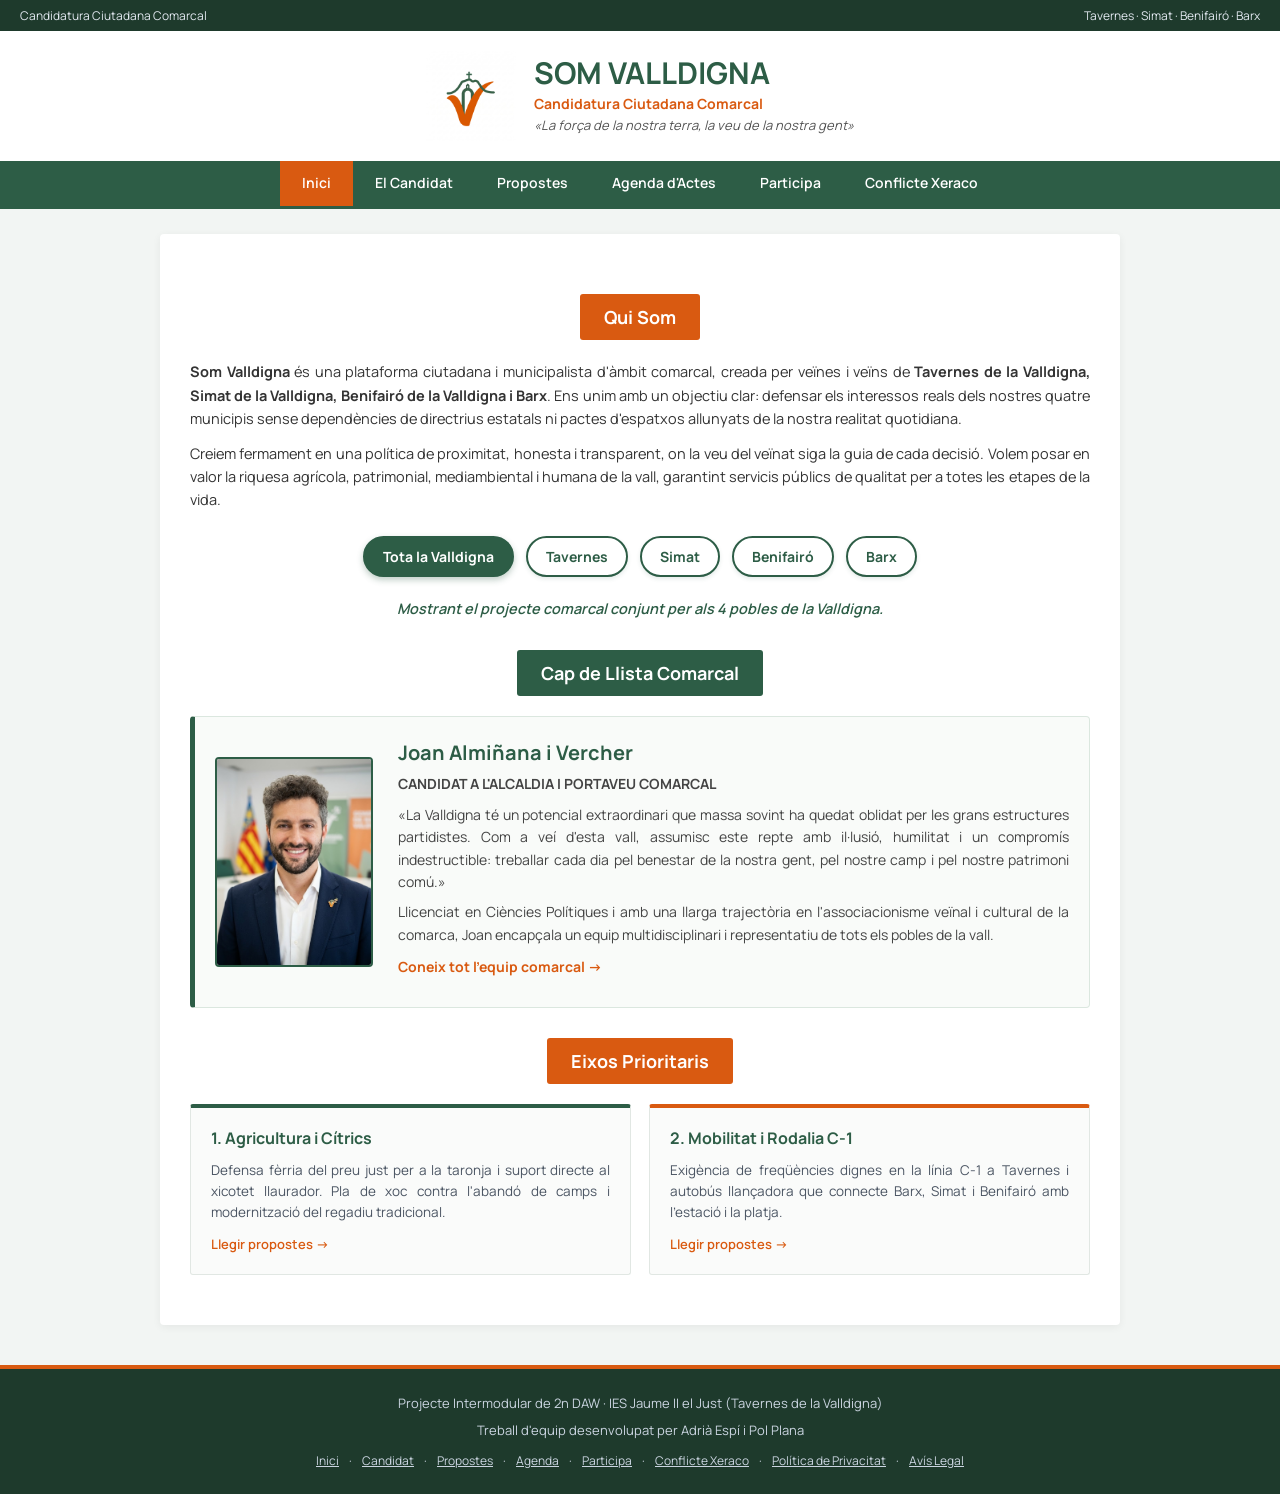
==== commit 7b747bd1: "Estil botons i seccio Conflicte Xeraco" ====
--- a/web/index.html
+++ b/web/index.html
@@ -31,6 +31,7 @@
         <li><a href="programa.html">Propostes</a></li>
         <li><a href="agenda.html">Agenda d'Actes</a></li>
         <li><a href="participa.html">Participa</a></li>
+        <li><a href="xeraco.html">Conflicte Xeraco</a></li>
       </ul>
     </nav>
   </header>
@@ -114,6 +115,7 @@
       <a href="programa.html">Propostes</a> ·
       <a href="agenda.html">Agenda</a> ·
       <a href="participa.html">Participa</a> ·
+      <a href="xeraco.html">Conflicte Xeraco</a> ·
       <a href="#">Política de Privacitat</a> ·
       <a href="#">Avís Legal</a>
     </div>
--- a/web/style.css
+++ b/web/style.css
@@ -178,30 +178,44 @@
   margin-bottom: 0;
 }
 
-/* Filtre comarcal */
+/* Botons de Filtre Comarcal amb estil modern i visible */
 .filtre-comarcal {
   display: flex;
   justify-content: center;
-  gap: 10px;
-  margin: 20px 0 25px;
+  align-items: center;
+  gap: 12px;
+  margin: 24px 0 20px;
   flex-wrap: wrap;
 }
-.filtre-btn {
-  background: #eaf2ec;
-  color: #2d5d46;
-  border: 1px solid #c8dcd0;
-  padding: 6px 14px;
-  border-radius: 20px;
-  font-size: 13px;
-  font-weight: 600;
+.filtre-btn,
+button.filtre-btn {
+  appearance: none;
+  -webkit-appearance: none;
+  background-color: #ffffff;
+  color: #2d5d46;
+  border: 2px solid #2d5d46;
+  padding: 9px 18px;
+  border-radius: 25px;
+  font-size: 14px;
+  font-weight: 700;
   cursor: pointer;
-  transition: all 0.2s ease;
-}
-.filtre-btn:hover,
-.filtre-btn.actiu {
-  background: #2d5d46;
-  color: #fff;
+  box-shadow: 0 2px 4px rgba(45, 93, 70, 0.12);
+  transition: all 0.25s ease-in-out;
+  outline: none;
+}
+.filtre-btn:hover {
+  background-color: #d95a11;
+  color: #ffffff;
+  border-color: #d95a11;
+  transform: translateY(-2px);
+  box-shadow: 0 4px 8px rgba(217, 90, 17, 0.25);
+}
+.filtre-btn.actiu,
+button.filtre-btn.actiu {
+  background-color: #2d5d46;
+  color: #ffffff;
   border-color: #2d5d46;
+  box-shadow: 0 3px 6px rgba(45, 93, 70, 0.3);
 }
 
 /* Targetes propostes */
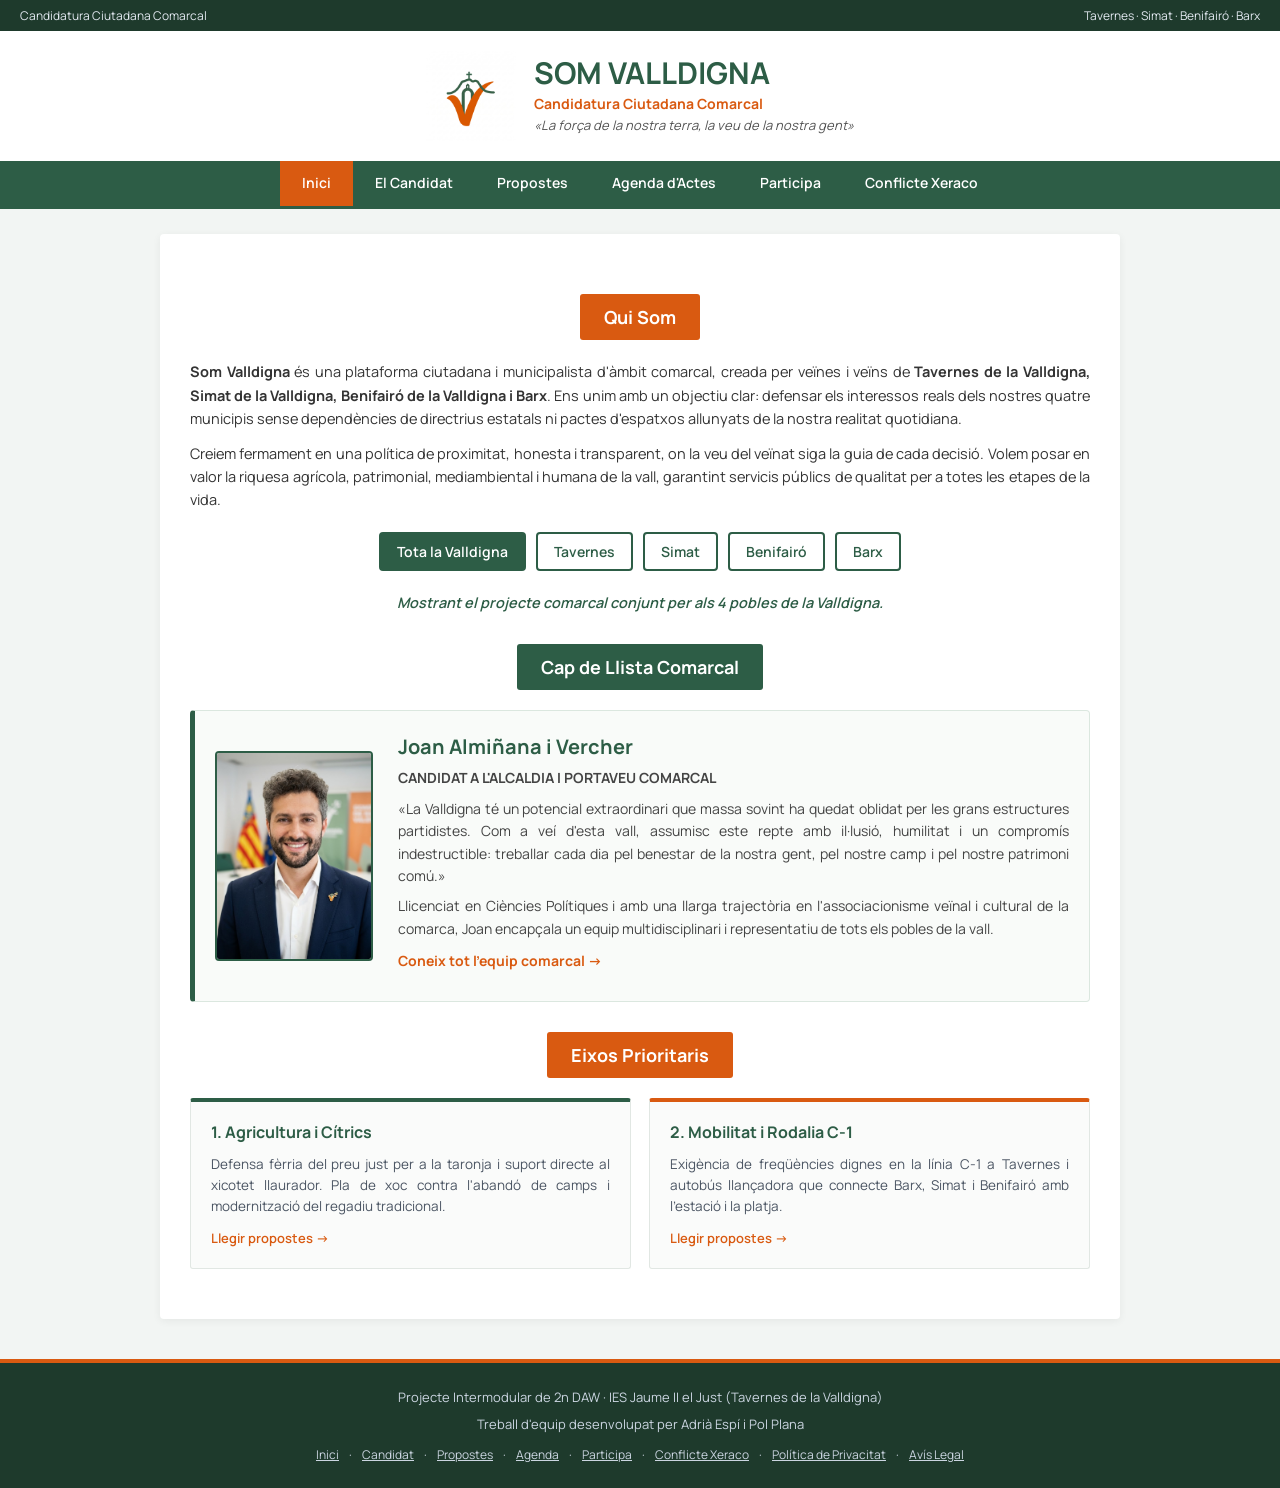
==== commit eea3e272: "Eliminar comentaris del codi" ====
--- a/web/index.html
+++ b/web/index.html
@@ -50,7 +50,6 @@
       servicis públics de qualitat per a totes les etapes de la vida.
     </p>
 
-    <!-- Filtre Comarcal -->
     <div class="filtre-comarcal">
       <button class="filtre-btn actiu" onclick="filtrarPoble('tots', this)">Tota la Valldigna</button>
       <button class="filtre-btn" onclick="filtrarPoble('tavernes', this)">Tavernes</button>
--- a/web/style.css
+++ b/web/style.css
@@ -112,7 +112,6 @@
   border-radius: 3px;
 }
 
-/* Candidat */
 .candidat {
   display: flex;
   gap: 25px;
@@ -146,7 +145,6 @@
   margin-bottom: 8px;
 }
 
-/* Equip i llista */
 .llista-equip {
   display: flex;
   flex-direction: column;
@@ -178,13 +176,12 @@
   margin-bottom: 0;
 }
 
-/* Botons de Filtre Comarcal amb estil modern i visible */
 .filtre-comarcal {
   display: flex;
   justify-content: center;
   align-items: center;
-  gap: 12px;
-  margin: 24px 0 20px;
+  gap: 10px;
+  margin: 20px 0;
   flex-wrap: wrap;
 }
 .filtre-btn,
@@ -194,31 +191,25 @@
   background-color: #ffffff;
   color: #2d5d46;
   border: 2px solid #2d5d46;
-  padding: 9px 18px;
-  border-radius: 25px;
+  padding: 8px 16px;
+  border-radius: 4px;
   font-size: 14px;
-  font-weight: 700;
+  font-weight: 600;
   cursor: pointer;
-  box-shadow: 0 2px 4px rgba(45, 93, 70, 0.12);
-  transition: all 0.25s ease-in-out;
   outline: none;
 }
 .filtre-btn:hover {
   background-color: #d95a11;
   color: #ffffff;
   border-color: #d95a11;
-  transform: translateY(-2px);
-  box-shadow: 0 4px 8px rgba(217, 90, 17, 0.25);
 }
 .filtre-btn.actiu,
 button.filtre-btn.actiu {
   background-color: #2d5d46;
   color: #ffffff;
   border-color: #2d5d46;
-  box-shadow: 0 3px 6px rgba(45, 93, 70, 0.3);
-}
-
-/* Targetes propostes */
+}
+
 .galeria-propostes {
   display: flex;
   flex-wrap: wrap;
@@ -259,7 +250,6 @@
   margin-bottom: 6px;
 }
 
-/* Taula Agenda */
 .taula-agenda {
   width: 100%;
   border-collapse: collapse;
@@ -286,7 +276,6 @@
   color: #d95a11;
 }
 
-/* Formulari Participa */
 .formulari-participa {
   max-width: 650px;
   margin: 25px auto 10px;
@@ -383,7 +372,6 @@
   text-align: center;
 }
 
-/* Footer */
 footer {
   color: #cbd5e1;
   padding: 24px 20px;
@@ -408,7 +396,6 @@
   color: #fff;
 }
 
-/* Responsive */
 @media (max-width: 768px) {
   .logo {
     flex-direction: column;
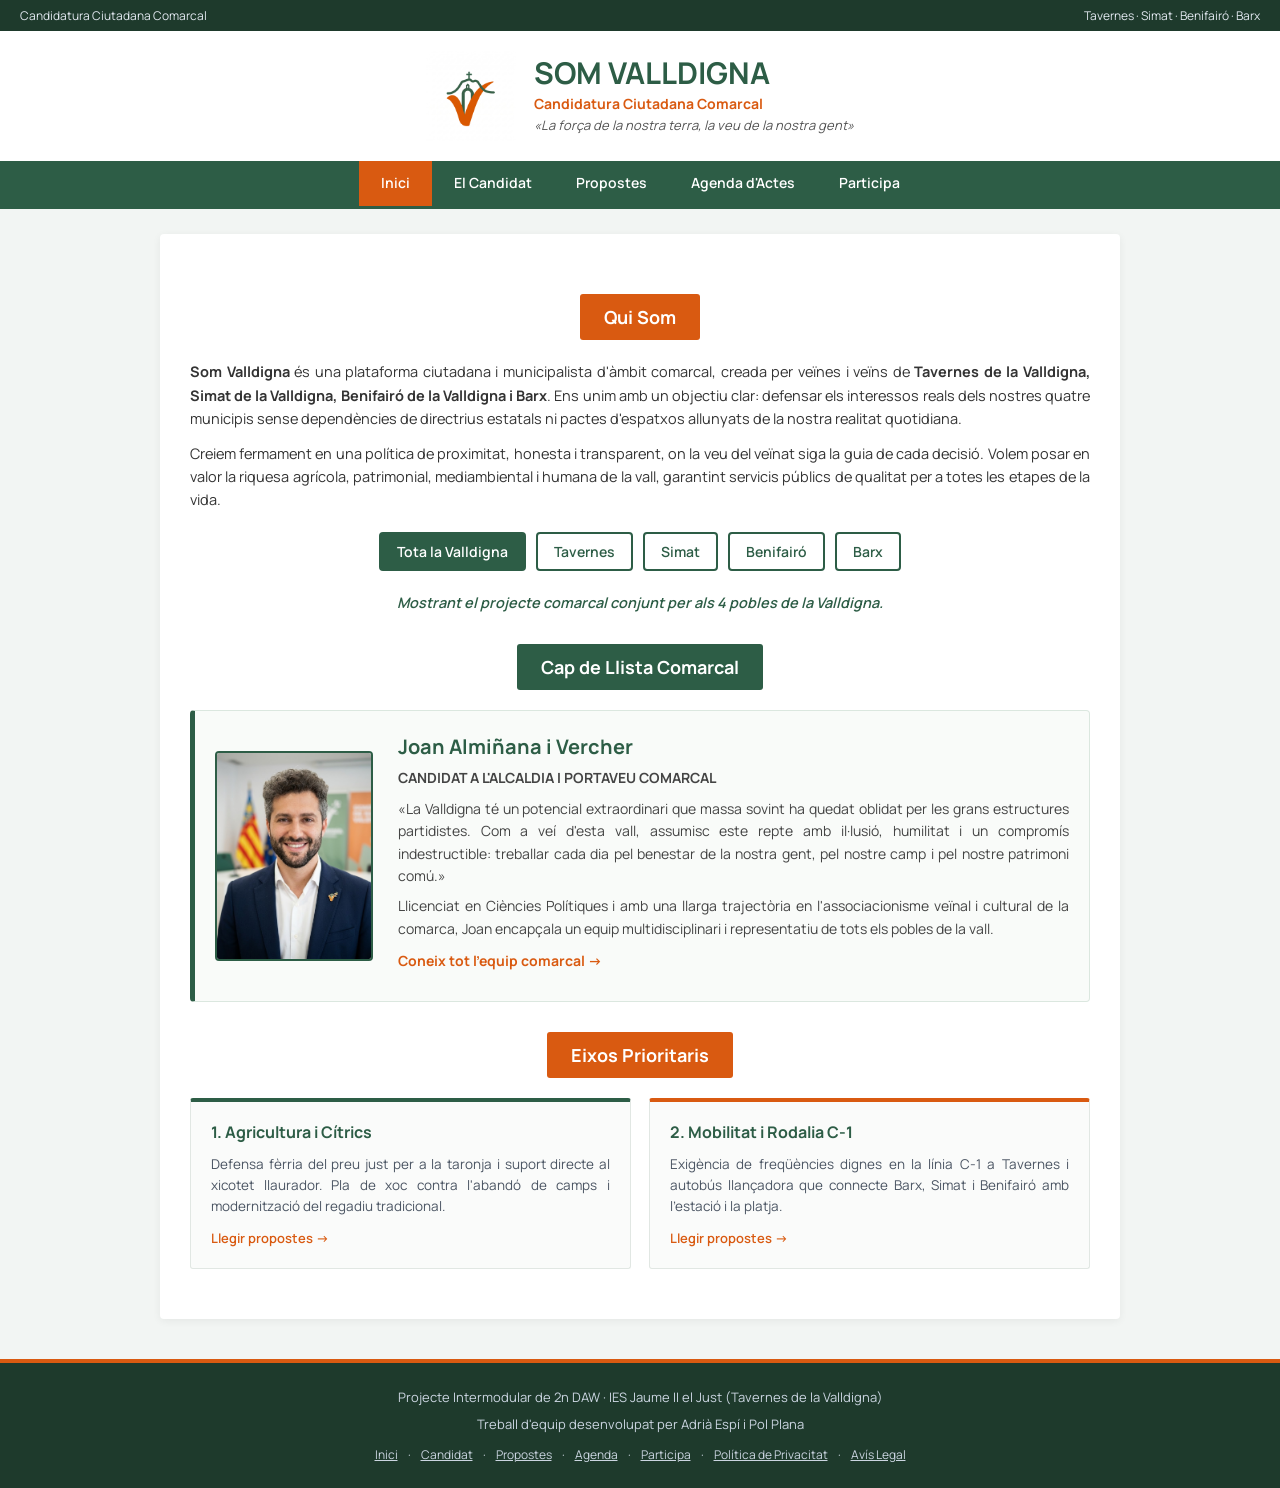
==== commit 0c38e485: "Eliminar pagina i enllacos de Xeraco" ====
--- a/web/index.html
+++ b/web/index.html
@@ -31,7 +31,6 @@
         <li><a href="programa.html">Propostes</a></li>
         <li><a href="agenda.html">Agenda d'Actes</a></li>
         <li><a href="participa.html">Participa</a></li>
-        <li><a href="xeraco.html">Conflicte Xeraco</a></li>
       </ul>
     </nav>
   </header>
@@ -114,7 +113,6 @@
       <a href="programa.html">Propostes</a> ·
       <a href="agenda.html">Agenda</a> ·
       <a href="participa.html">Participa</a> ·
-      <a href="xeraco.html">Conflicte Xeraco</a> ·
       <a href="#">Política de Privacitat</a> ·
       <a href="#">Avís Legal</a>
     </div>
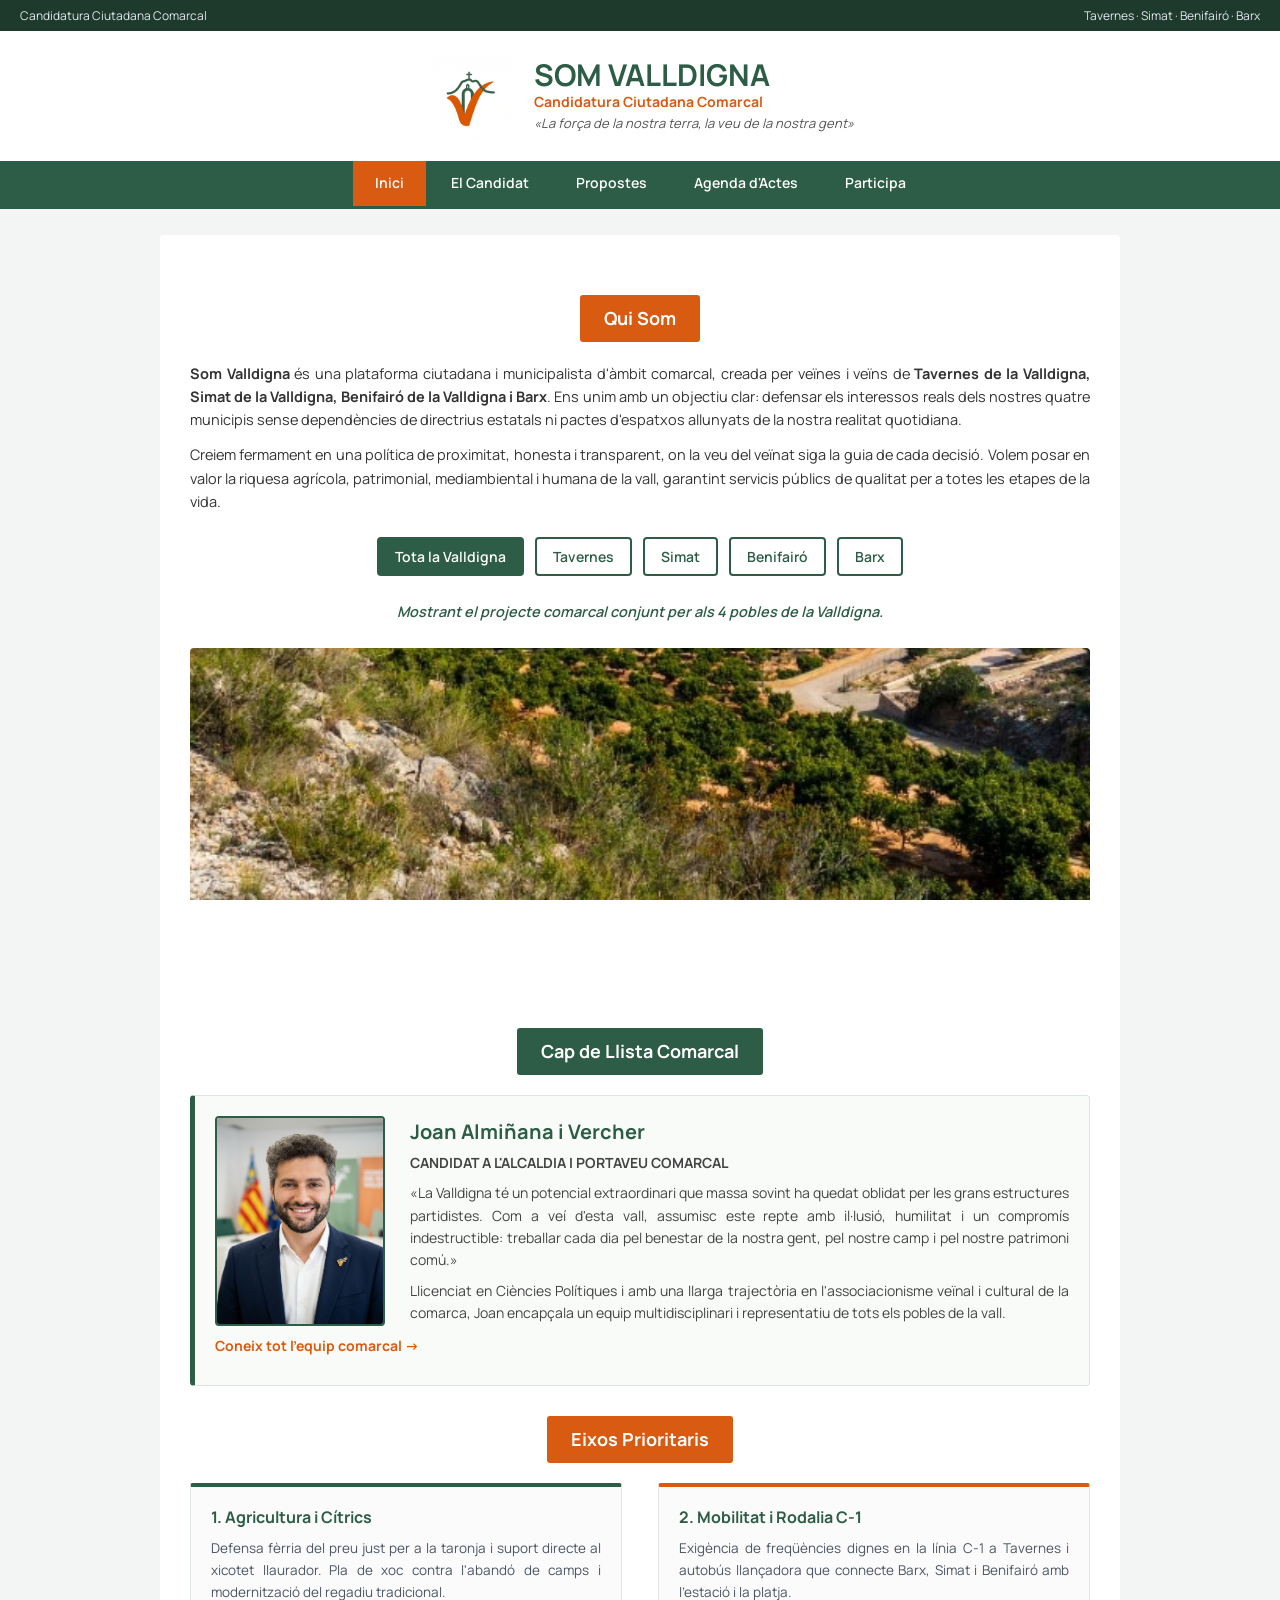
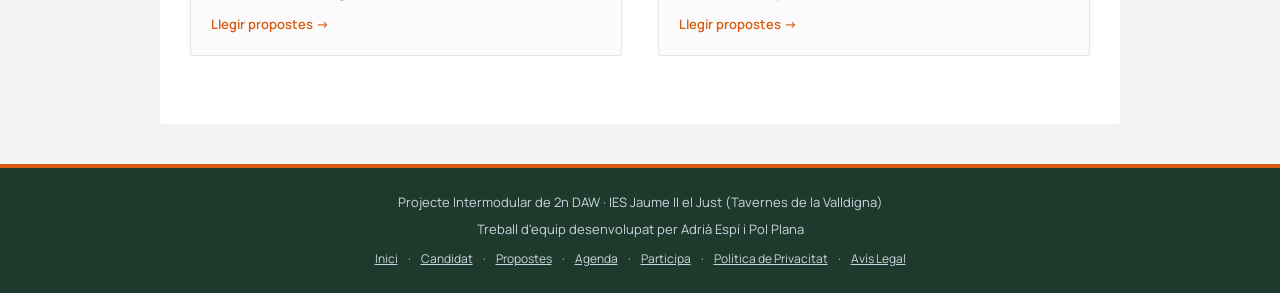
==== commit 075fb652: "Afegir imatge parallax a inici" ====
--- a/web/index.html
+++ b/web/index.html
@@ -62,6 +62,8 @@
         Mostrant el projecte comarcal conjunt per als 4 pobles de la Valldigna.
       </p>
     </div>
+
+    <div class="parallax"></div>
 
     <h2 class="verd">Cap de Llista Comarcal</h2>
     <div class="candidat">
--- a/web/style.css
+++ b/web/style.css
@@ -8,6 +8,7 @@
   background: #f2f5f3;
   color: #2b2d42;
   line-height: 1.6;
+  padding-top: 210px;
 }
 a {
   text-decoration: none;
@@ -15,6 +16,11 @@
 }
 
 header {
+  position: fixed;
+  top: 0;
+  left: 0;
+  width: 100%;
+  z-index: 1000;
   background: #fff;
   border-bottom: 3px solid #2d5d46;
 }
@@ -26,21 +32,24 @@
   color: #e2e8f0;
   font-size: 12px;
   padding: 6px 20px;
-  display: flex;
-  justify-content: space-between;
+}
+.barra span:last-child {
+  float: right;
 }
 
 .logo {
-  display: flex;
-  justify-content: center;
-  align-items: center;
-  gap: 18px;
+  text-align: center;
   padding: 20px;
 }
 .logo img {
   height: 90px;
-  width: auto;
-  object-fit: contain;
+  vertical-align: middle;
+  margin-right: 15px;
+}
+.logo div {
+  display: inline-block;
+  vertical-align: middle;
+  text-align: left;
 }
 .logo h1,
 .candidat h3 {
@@ -57,7 +66,6 @@
 }
 .subtitol {
   font-size: 14px;
-  margin-top: 4px;
 }
 .lema {
   font-size: 13px;
@@ -70,10 +78,11 @@
   background: #2d5d46;
 }
 nav ul {
-  display: flex;
-  justify-content: center;
+  text-align: center;
   list-style: none;
-  flex-wrap: wrap;
+}
+nav li {
+  display: inline-block;
 }
 nav a {
   display: block;
@@ -81,7 +90,6 @@
   padding: 11px 22px;
   font-weight: 600;
   font-size: 14px;
-  transition: background-color 0.2s ease;
 }
 nav a:hover,
 nav .actiu,
@@ -96,7 +104,6 @@
   background: #fff;
   padding: 30px;
   border-radius: 4px;
-  box-shadow: 0 2px 8px rgba(0, 0, 0, 0.06);
 }
 main p {
   font-size: 14.5px;
@@ -113,9 +120,6 @@
 }
 
 .candidat {
-  display: flex;
-  gap: 25px;
-  align-items: center;
   background: #f9fbf9;
   border: 1px solid #dbe7df;
   border-left: 5px solid #2d5d46;
@@ -123,10 +127,16 @@
   border-radius: 4px;
   margin: 20px 0;
 }
+.candidat::after {
+  content: "";
+  display: table;
+  clear: both;
+}
 .candidat img {
   width: 170px;
   height: 210px;
-  object-fit: cover;
+  float: left;
+  margin-right: 25px;
   border-radius: 4px;
   border: 2px solid #2d5d46;
 }
@@ -146,9 +156,6 @@
 }
 
 .llista-equip {
-  display: flex;
-  flex-direction: column;
-  gap: 15px;
   margin: 20px 0;
 }
 .membre-equip {
@@ -156,7 +163,24 @@
   border: 1px solid #e1e7e3;
   border-left: 4px solid #2d5d46;
   padding: 16px 20px;
-  border-radius: 3px;
+  border-radius: 4px;
+  margin-bottom: 15px;
+}
+.membre-equip::after {
+  content: "";
+  display: table;
+  clear: both;
+}
+.membre-equip img {
+  width: 90px;
+  height: 110px;
+  float: left;
+  margin-right: 20px;
+  border-radius: 3px;
+  border: 1px solid #2d5d46;
+}
+.membre-info {
+  overflow: hidden;
 }
 .membre-equip h4 {
   color: #2d5d46;
@@ -173,22 +197,14 @@
 .membre-equip p {
   font-size: 13.5px;
   color: #444;
-  margin-bottom: 0;
 }
 
 .filtre-comarcal {
-  display: flex;
-  justify-content: center;
-  align-items: center;
-  gap: 10px;
+  text-align: center;
   margin: 20px 0;
-  flex-wrap: wrap;
-}
-.filtre-btn,
-button.filtre-btn {
-  appearance: none;
-  -webkit-appearance: none;
-  background-color: #ffffff;
+}
+.filtre-btn {
+  background: #fff;
   color: #2d5d46;
   border: 2px solid #2d5d46;
   padding: 8px 16px;
@@ -196,35 +212,39 @@
   font-size: 14px;
   font-weight: 600;
   cursor: pointer;
-  outline: none;
+  margin: 4px;
 }
 .filtre-btn:hover {
-  background-color: #d95a11;
-  color: #ffffff;
+  background: #d95a11;
+  color: #fff;
   border-color: #d95a11;
 }
-.filtre-btn.actiu,
-button.filtre-btn.actiu {
-  background-color: #2d5d46;
-  color: #ffffff;
-  border-color: #2d5d46;
+.filtre-btn.actiu {
+  background: #2d5d46;
+  color: #fff;
 }
 
 .galeria-propostes {
-  display: flex;
-  flex-wrap: wrap;
-  gap: 18px;
   margin: 20px 0;
 }
+.galeria-propostes::after {
+  content: "";
+  display: table;
+  clear: both;
+}
 .tarja-proposta {
-  flex: 1 1 calc(50% - 18px);
+  width: 48%;
+  float: left;
+  margin-right: 4%;
+  margin-bottom: 18px;
   background: #fafbfa;
   border: 1px solid #e1e7e3;
   border-top: 4px solid #2d5d46;
   padding: 18px 20px;
   border-radius: 3px;
 }
-.tarja-proposta:nth-child(even) {
+.tarja-proposta:nth-child(2n) {
+  margin-right: 0;
   border-top-color: #d95a11;
 }
 .tarja-proposta h3,
@@ -232,17 +252,14 @@
   font-size: 16px;
   color: #2d5d46;
   margin-bottom: 8px;
-  font-weight: 700;
 }
 .tarja-proposta p {
   font-size: 13.5px;
   color: #4b5563;
-  line-height: 1.55;
   margin-bottom: 8px;
 }
 .tarja-proposta ul {
   padding-left: 20px;
-  margin-top: 8px;
   font-size: 13.5px;
   color: #4b5563;
 }
@@ -261,7 +278,6 @@
   color: #fff;
   padding: 10px 14px;
   text-align: left;
-  font-weight: 600;
 }
 .taula-agenda td {
   padding: 10px 14px;
@@ -295,9 +311,7 @@
   color: #2d5d46;
   margin-bottom: 6px;
 }
-.camp-formulari input[type="text"],
-.camp-formulari input[type="email"],
-.camp-formulari input[type="tel"],
+.camp-formulari input,
 .camp-formulari select,
 .camp-formulari textarea {
   width: 100%;
@@ -306,15 +320,7 @@
   border: 1px solid #cbd5e1;
   border-radius: 3px;
   font-family: inherit;
-  background: #fff;
   color: #2b2d42;
-}
-.camp-formulari input:focus,
-.camp-formulari select:focus,
-.camp-formulari textarea:focus {
-  outline: none;
-  border-color: #2d5d46;
-  box-shadow: 0 0 0 2px rgba(45, 93, 70, 0.2);
 }
 .clausula-rgpd {
   background: #f1f6f3;
@@ -327,34 +333,28 @@
   font-size: 11.5px;
   color: #555;
   margin-bottom: 8px;
-  text-align: left;
-  line-height: 1.45;
-}
-.casella-rgpd {
-  display: flex;
-  align-items: flex-start;
-  gap: 10px;
-}
-.casella-rgpd input[type="checkbox"] {
+}
+.casella-rgpd input {
+  vertical-align: top;
   margin-top: 3px;
-  accent-color: #2d5d46;
+  margin-right: 8px;
 }
 .casella-rgpd label {
+  display: inline-block;
+  width: 90%;
   font-size: 12.5px;
   color: #2b2d42;
   font-weight: 600;
-  line-height: 1.4;
 }
 .boto-enviar {
   background: #d95a11;
   color: #fff;
   border: none;
-  padding: 12px 28px;
+  padding: 12px;
   font-size: 15px;
   font-weight: 700;
   border-radius: 3px;
   cursor: pointer;
-  transition: background-color 0.2s ease;
   width: 100%;
 }
 .boto-enviar:hover {
@@ -370,6 +370,17 @@
   margin-top: 15px;
   font-weight: 600;
   text-align: center;
+}
+
+.parallax {
+  background-image: url("assets/valldigna_parallax.jpg");
+  height: 350px;
+  background-attachment: fixed;
+  background-position: center;
+  background-repeat: no-repeat;
+  background-size: cover;
+  margin: 25px 0;
+  border-radius: 4px;
 }
 
 footer {
@@ -397,34 +408,35 @@
 }
 
 @media (max-width: 768px) {
-  .logo {
-    flex-direction: column;
+  .logo img {
+    display: block;
+    margin: 0 auto 10px;
+  }
+  .logo div {
+    display: block;
     text-align: center;
-    gap: 10px;
-  }
-  .candidat {
-    flex-direction: column;
+  }
+  .candidat img {
+    float: none;
+    display: block;
+    margin: 0 auto 15px;
+  }
+  .tarja-proposta {
+    width: 100%;
+    float: none;
+    margin-right: 0;
+  }
+  .barra span {
+    display: block;
     text-align: center;
   }
-  .tarja-proposta {
-    flex: 1 1 100%;
-  }
-  .barra {
-    flex-direction: column;
-    text-align: center;
-    gap: 4px;
-  }
-  nav ul {
-    flex-direction: column;
-    text-align: center;
+  .barra span:last-child {
+    float: none;
+  }
+  nav li {
+    display: block;
   }
   nav a {
     padding: 9px 15px;
   }
-  .taula-agenda {
-    font-size: 12px;
-  }
-  .taula-agenda th, .taula-agenda td {
-    padding: 8px 6px;
-  }
-}
+}
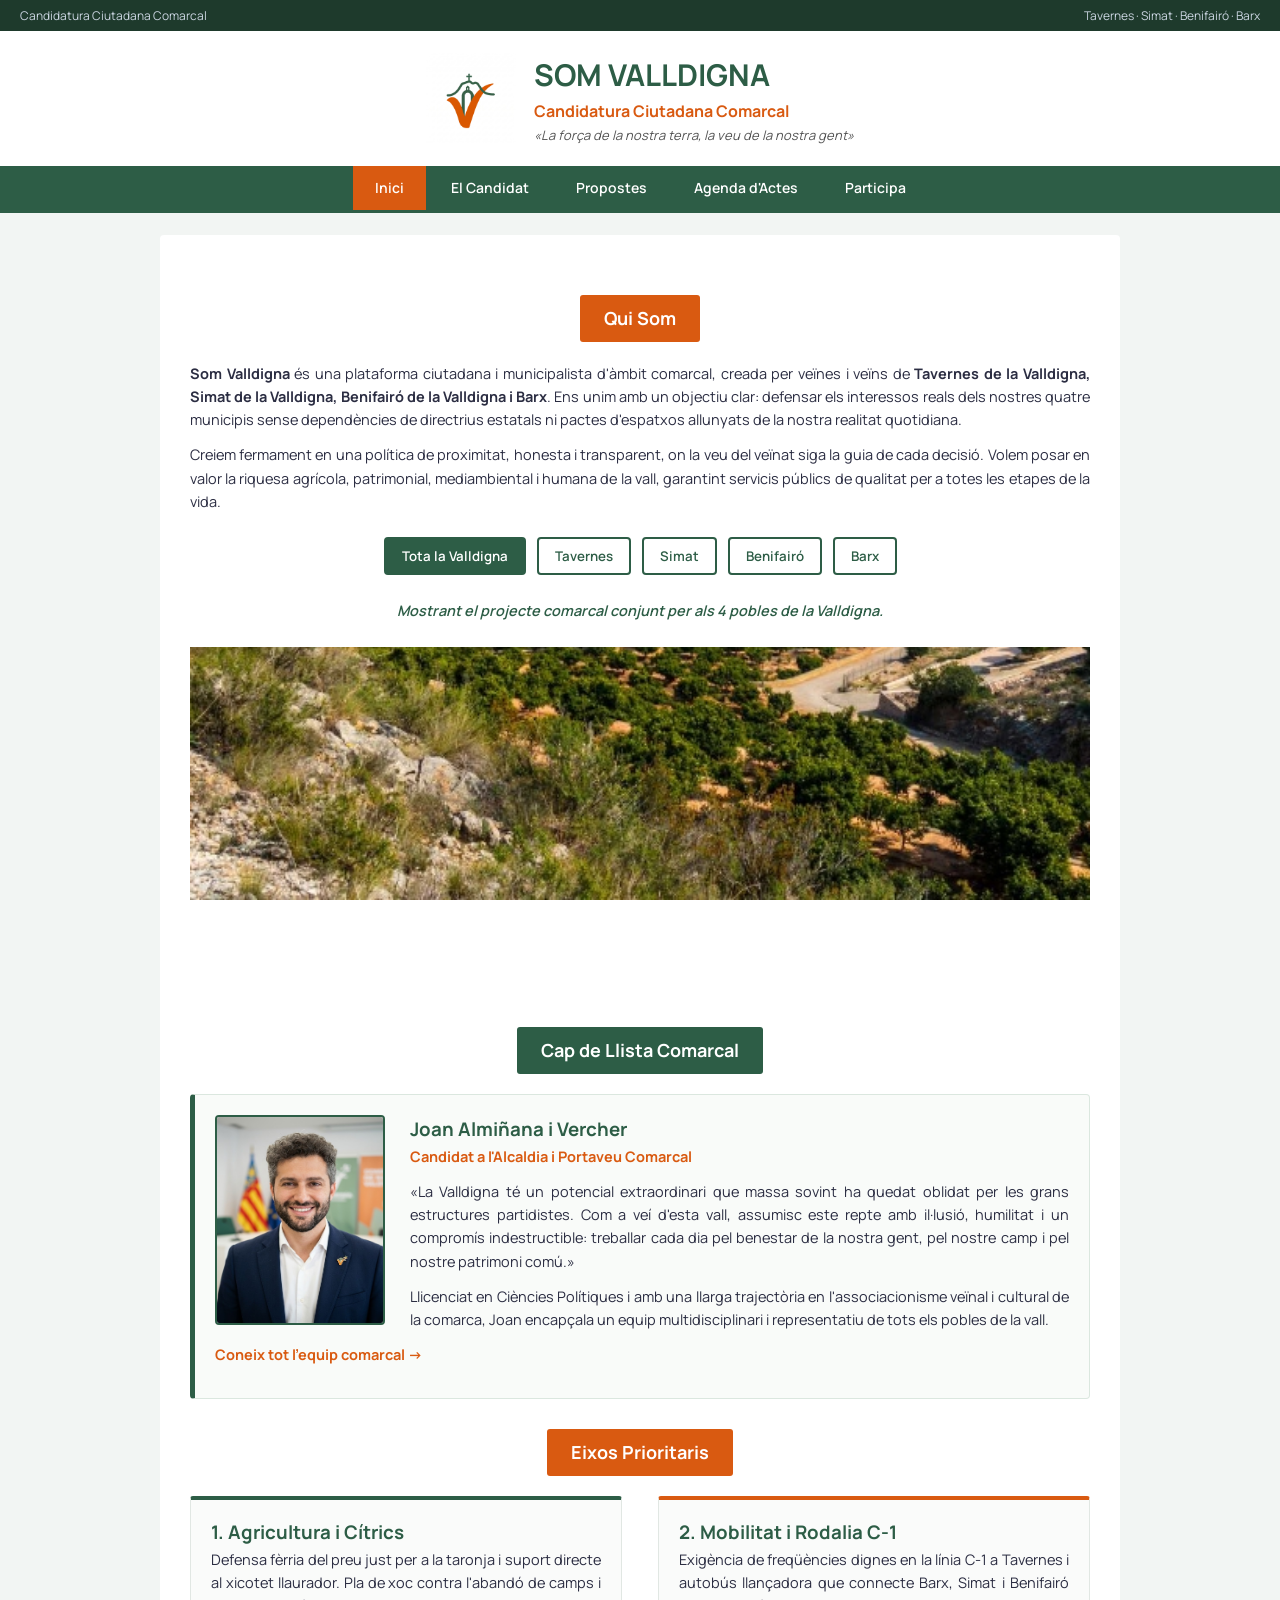
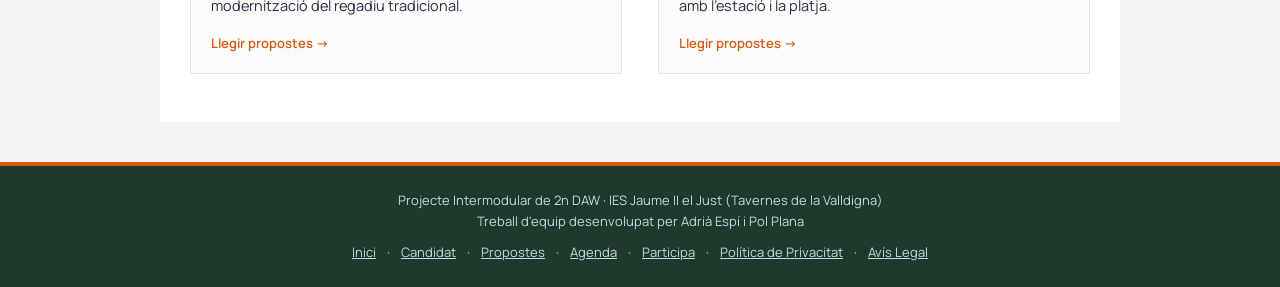
==== commit d7fc3fd5: "Posar noms de classes mes simples" ====
--- a/web/index.html
+++ b/web/index.html
@@ -49,12 +49,12 @@
       servicis públics de qualitat per a totes les etapes de la vida.
     </p>
 
-    <div class="filtre-comarcal">
-      <button class="filtre-btn actiu" onclick="filtrarPoble('tots', this)">Tota la Valldigna</button>
-      <button class="filtre-btn" onclick="filtrarPoble('tavernes', this)">Tavernes</button>
-      <button class="filtre-btn" onclick="filtrarPoble('simat', this)">Simat</button>
-      <button class="filtre-btn" onclick="filtrarPoble('benifairo', this)">Benifairó</button>
-      <button class="filtre-btn" onclick="filtrarPoble('barx', this)">Barx</button>
+    <div class="filtre">
+      <button class="btn actiu" onclick="filtrarPoble('tots', this)">Tota la Valldigna</button>
+      <button class="btn" onclick="filtrarPoble('tavernes', this)">Tavernes</button>
+      <button class="btn" onclick="filtrarPoble('simat', this)">Simat</button>
+      <button class="btn" onclick="filtrarPoble('benifairo', this)">Benifairó</button>
+      <button class="btn" onclick="filtrarPoble('barx', this)">Barx</button>
     </div>
 
     <div id="info-comarcal" class="bloc-info" style="margin-bottom: 25px;">
@@ -87,8 +87,8 @@
     </div>
 
     <h2>Eixos Prioritaris</h2>
-    <div class="galeria-propostes">
-      <div class="tarja-proposta">
+    <div class="propostes">
+      <div class="tarja">
         <h3>1. Agricultura i Cítrics</h3>
         <p>
           Defensa fèrria del preu just per a la taronja i suport directe al xicotet llaurador. Pla de xoc contra l'abandó de camps i modernització del regadiu tradicional.
@@ -96,7 +96,7 @@
         <a href="programa.html#agricultura" style="color: #d95a11; font-weight: 600; font-size: 13px;">Llegir propostes &rarr;</a>
       </div>
 
-      <div class="tarja-proposta">
+      <div class="tarja">
         <h3>2. Mobilitat i Rodalia C-1</h3>
         <p>
           Exigència de freqüències dignes en la línia C-1 a Tavernes i autobús llançadora que connecte Barx, Simat i Benifairó amb l'estació i la platja.
@@ -122,7 +122,7 @@
 
   <script>
     function filtrarPoble(poble, btn) {
-      document.querySelectorAll('.filtre-btn').forEach(b => b.classList.remove('actiu'));
+      document.querySelectorAll('.btn').forEach(b => b.classList.remove('actiu'));
       btn.classList.add('actiu');
       const textFiltre = document.getElementById('text-filtre');
       if (poble === 'tavernes') {
--- a/web/style.css
+++ b/web/style.css
@@ -14,7 +14,6 @@
   text-decoration: none;
   color: inherit;
 }
-
 header {
   position: fixed;
   top: 0;
@@ -27,16 +26,15 @@
 .barra,
 footer {
   background: #1e3a2c;
+  color: #cbd5e1;
+  font-size: 12px;
 }
 .barra {
-  color: #e2e8f0;
-  font-size: 12px;
   padding: 6px 20px;
 }
 .barra span:last-child {
   float: right;
 }
-
 .logo {
   text-align: center;
   padding: 20px;
@@ -52,30 +50,32 @@
   text-align: left;
 }
 .logo h1,
-.candidat h3 {
+.candidat h3,
+.membre h4,
+.tarja h3,
+.tarja h4 {
   color: #2d5d46;
 }
 .logo h1 {
   font-size: 30px;
-  line-height: 1.1;
 }
 .subtitol,
-.carrec {
+.carrec,
+.membre .rol,
+.agenda .poble {
   color: #d95a11;
   font-weight: 700;
-}
-.subtitol {
-  font-size: 14px;
 }
 .lema {
   font-size: 13px;
   color: #555;
   font-style: italic;
 }
-
 nav,
-.verd {
+.verd,
+.agenda th {
   background: #2d5d46;
+  color: #fff;
 }
 nav ul {
   text-align: center;
@@ -86,7 +86,6 @@
 }
 nav a {
   display: block;
-  color: #fff;
   padding: 11px 22px;
   font-weight: 600;
   font-size: 14px;
@@ -97,7 +96,6 @@
   background: #d95a11;
   color: #fff;
 }
-
 main {
   max-width: 960px;
   margin: 25px auto;
@@ -107,7 +105,6 @@
 }
 main p {
   font-size: 14.5px;
-  color: #333;
   margin-bottom: 12px;
   text-align: justify;
 }
@@ -118,325 +115,161 @@
   margin: 30px auto 20px;
   border-radius: 3px;
 }
-
-.candidat {
+.candidat::after,
+.membre::after,
+.propostes::after {
+  content: "";
+  display: table;
+  clear: both;
+}
+.candidat,
+.membre {
   background: #f9fbf9;
   border: 1px solid #dbe7df;
   border-left: 5px solid #2d5d46;
   padding: 20px;
   border-radius: 4px;
   margin: 20px 0;
-}
-.candidat::after {
-  content: "";
-  display: table;
-  clear: both;
-}
-.candidat img {
+  transition: 0.25s;
+}
+.candidat:hover,
+.membre:hover {
+  transform: scale(1.02);
+  border-left-color: #d95a11;
+}
+.candidat img,
+.membre img {
+  float: left;
+  border: 2px solid #2d5d46;
+  border-radius: 4px;
   width: 170px;
   height: 210px;
-  float: left;
   margin-right: 25px;
-  border-radius: 4px;
-  border: 2px solid #2d5d46;
-}
-.candidat h3 {
-  font-size: 20px;
-  margin-bottom: 4px;
-}
-.carrec {
-  font-size: 13px;
-  text-transform: uppercase;
-  margin-bottom: 10px;
-}
-.candidat p {
-  font-size: 14px;
-  color: #444;
-  margin-bottom: 8px;
-}
-
-.llista-equip {
-  margin: 20px 0;
-}
-.membre-equip {
-  background: #fafbfa;
-  border: 1px solid #e1e7e3;
-  border-left: 4px solid #2d5d46;
-  padding: 16px 20px;
-  border-radius: 4px;
-  margin-bottom: 15px;
-}
-.membre-equip::after {
-  content: "";
-  display: table;
-  clear: both;
-}
-.membre-equip img {
+}
+.membre img {
   width: 90px;
   height: 110px;
-  float: left;
   margin-right: 20px;
-  border-radius: 3px;
-  border: 1px solid #2d5d46;
-}
-.membre-info {
+}
+.info {
   overflow: hidden;
 }
-.membre-equip h4 {
-  color: #2d5d46;
-  font-size: 16px;
-  margin-bottom: 4px;
-}
-.membre-equip .rol {
-  color: #d95a11;
-  font-size: 12.5px;
-  font-weight: 700;
-  text-transform: uppercase;
-  margin-bottom: 6px;
-}
-.membre-equip p {
-  font-size: 13.5px;
-  color: #444;
-}
-
-.filtre-comarcal {
+.filtre {
   text-align: center;
   margin: 20px 0;
 }
-.filtre-btn {
+.btn {
   background: #fff;
   color: #2d5d46;
   border: 2px solid #2d5d46;
   padding: 8px 16px;
   border-radius: 4px;
-  font-size: 14px;
   font-weight: 600;
   cursor: pointer;
   margin: 4px;
 }
-.filtre-btn:hover {
+.btn:hover,
+.btn.actiu {
+  background: #2d5d46;
+  color: #fff;
+}
+.btn:hover {
   background: #d95a11;
-  color: #fff;
   border-color: #d95a11;
 }
-.filtre-btn.actiu {
-  background: #2d5d46;
-  color: #fff;
-}
-
-.galeria-propostes {
-  margin: 20px 0;
-}
-.galeria-propostes::after {
-  content: "";
-  display: table;
-  clear: both;
-}
-.tarja-proposta {
+.tarja {
   width: 48%;
   float: left;
-  margin-right: 4%;
-  margin-bottom: 18px;
+  margin: 0 4% 18px 0;
+  padding: 18px 20px;
   background: #fafbfa;
   border: 1px solid #e1e7e3;
   border-top: 4px solid #2d5d46;
-  padding: 18px 20px;
   border-radius: 3px;
 }
-.tarja-proposta:nth-child(2n) {
+.tarja:nth-child(2n) {
   margin-right: 0;
   border-top-color: #d95a11;
 }
-.tarja-proposta h3,
-.tarja-proposta h4 {
-  font-size: 16px;
-  color: #2d5d46;
-  margin-bottom: 8px;
-}
-.tarja-proposta p {
+.tarja ul {
+  padding-left: 20px;
+}
+.agenda {
+  width: 100%;
+  border-collapse: collapse;
+  margin: 20px 0;
   font-size: 13.5px;
-  color: #4b5563;
-  margin-bottom: 8px;
-}
-.tarja-proposta ul {
-  padding-left: 20px;
-  font-size: 13.5px;
-  color: #4b5563;
-}
-.tarja-proposta li {
-  margin-bottom: 6px;
-}
-
-.taula-agenda {
-  width: 100%;
-  border-collapse: collapse;
-  margin: 20px 0 25px;
-  font-size: 13.5px;
-}
-.taula-agenda th {
-  background: #2d5d46;
-  color: #fff;
+}
+.agenda th,
+.agenda td {
   padding: 10px 14px;
   text-align: left;
-}
-.taula-agenda td {
-  padding: 10px 14px;
   border-bottom: 1px solid #e2e8f0;
-  color: #334155;
-}
-.taula-agenda tr:nth-child(even) {
+}
+.agenda tr:nth-child(even) {
   background: #f8faf9;
 }
-.taula-agenda .poble {
-  font-weight: 700;
-  color: #d95a11;
-}
-
-.formulari-participa {
+.form {
   max-width: 650px;
-  margin: 25px auto 10px;
+  margin: 25px auto;
+  padding: 25px;
   background: #fbfdfc;
-  padding: 25px;
   border: 1px solid #dbe7df;
   border-top: 4px solid #d95a11;
-  border-radius: 4px;
-}
-.camp-formulari {
+}
+.camp {
   margin-bottom: 16px;
 }
-.camp-formulari label {
+.camp label {
   display: block;
-  font-size: 13.5px;
   font-weight: 600;
   color: #2d5d46;
   margin-bottom: 6px;
 }
-.camp-formulari input,
-.camp-formulari select,
-.camp-formulari textarea {
+.camp input,
+.camp select,
+.camp textarea {
   width: 100%;
   padding: 9px 12px;
-  font-size: 14px;
   border: 1px solid #cbd5e1;
   border-radius: 3px;
-  font-family: inherit;
-  color: #2b2d42;
-}
-.clausula-rgpd {
-  background: #f1f6f3;
-  border: 1px solid #d0e0d6;
-  padding: 12px 14px;
-  border-radius: 3px;
-  margin: 18px 0;
-}
-.clausula-rgpd p {
-  font-size: 11.5px;
-  color: #555;
-  margin-bottom: 8px;
-}
-.casella-rgpd input {
-  vertical-align: top;
-  margin-top: 3px;
-  margin-right: 8px;
-}
-.casella-rgpd label {
-  display: inline-block;
-  width: 90%;
-  font-size: 12.5px;
-  color: #2b2d42;
-  font-weight: 600;
-}
-.boto-enviar {
+}
+.enviar {
   background: #d95a11;
   color: #fff;
   border: none;
   padding: 12px;
   font-size: 15px;
   font-weight: 700;
-  border-radius: 3px;
   cursor: pointer;
   width: 100%;
 }
-.boto-enviar:hover {
-  background: #b8490a;
-}
-.missatge-exit {
+.exit {
   display: none;
   background: #eaf2ec;
   border: 1px solid #2d5d46;
   color: #2d5d46;
   padding: 14px;
-  border-radius: 3px;
   margin-top: 15px;
   font-weight: 600;
   text-align: center;
 }
-
 .parallax {
-  background-image: url("assets/valldigna_parallax.jpg");
+  background: url("assets/valldigna_parallax.jpg") center/cover no-repeat fixed;
   height: 350px;
-  background-attachment: fixed;
-  background-position: center;
-  background-repeat: no-repeat;
-  background-size: cover;
   margin: 25px 0;
-  border-radius: 4px;
-}
-
+}
 footer {
-  color: #cbd5e1;
   padding: 24px 20px;
   margin-top: 40px;
   border-top: 4px solid #d95a11;
   font-size: 13px;
   text-align: center;
 }
-footer p {
-  margin-bottom: 6px;
-}
 .links {
   margin-top: 10px;
-  font-size: 12px;
 }
 .links a {
   margin: 0 8px;
   text-decoration: underline;
-  color: #cbd5e1;
-}
-.links a:hover {
-  color: #fff;
-}
-
-@media (max-width: 768px) {
-  .logo img {
-    display: block;
-    margin: 0 auto 10px;
-  }
-  .logo div {
-    display: block;
-    text-align: center;
-  }
-  .candidat img {
-    float: none;
-    display: block;
-    margin: 0 auto 15px;
-  }
-  .tarja-proposta {
-    width: 100%;
-    float: none;
-    margin-right: 0;
-  }
-  .barra span {
-    display: block;
-    text-align: center;
-  }
-  .barra span:last-child {
-    float: none;
-  }
-  nav li {
-    display: block;
-  }
-  nav a {
-    padding: 9px 15px;
-  }
-}
+}
